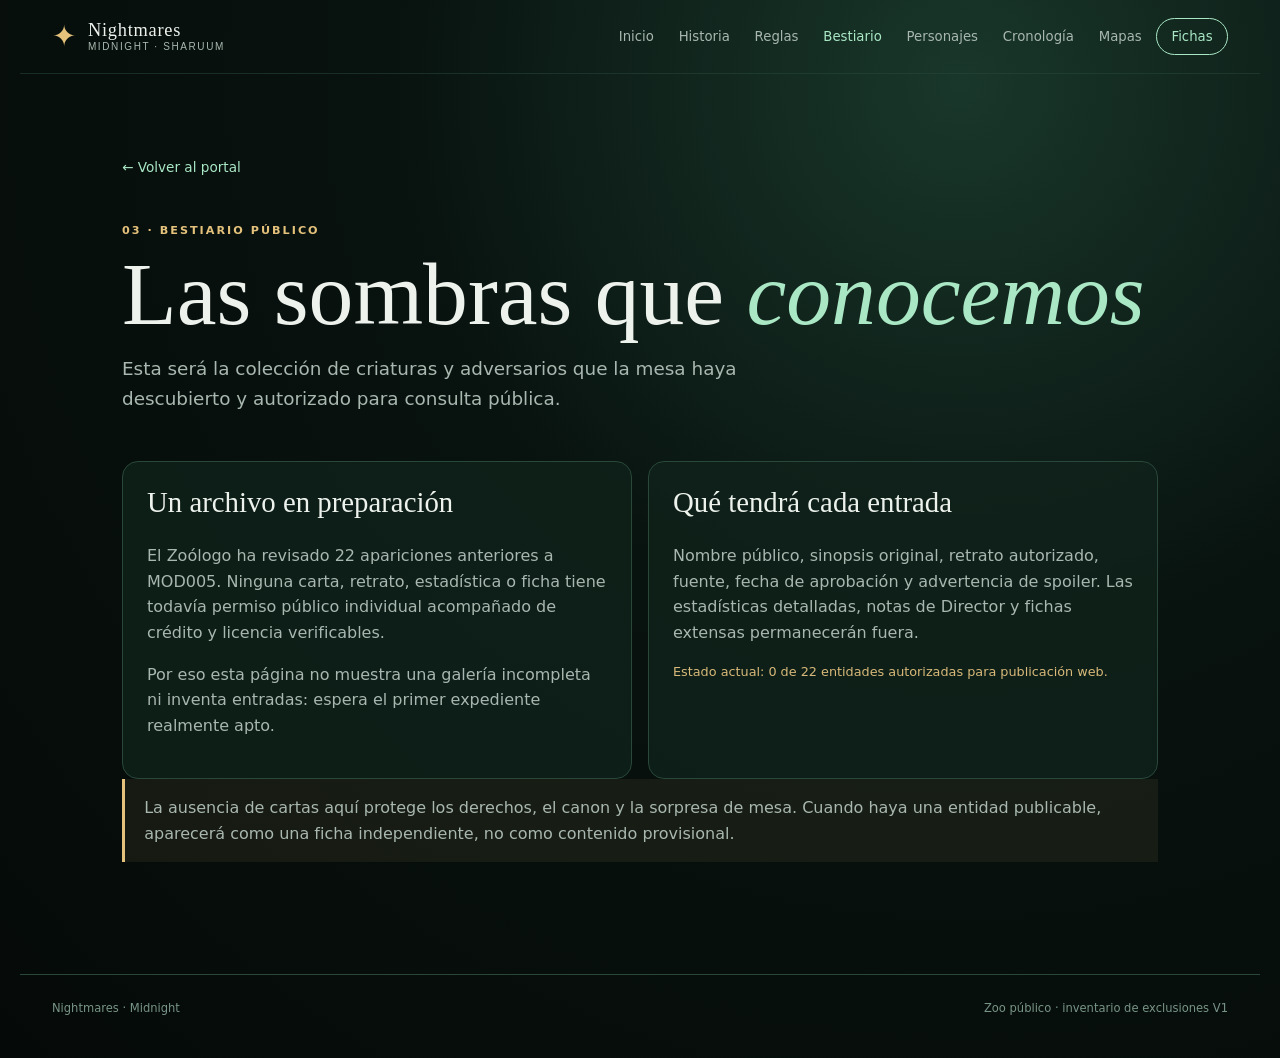
==== bestiario.html @ 04ae1519 "Build clean public Nightmares portal" ====
<!doctype html>
<html lang="es"><head><meta charset="utf-8"><meta name="viewport" content="width=device-width,initial-scale=1"><title>Bestiario · Nightmares</title><link rel="stylesheet" href="styles.css"></head>
<body><header class="site-header"><a class="brand" href="index.html"><span class="sigil">✦</span><span>Nightmares<small>Midnight · Sharuum</small></span></a><nav><a href="index.html">Inicio</a><a href="historia.html">Historia</a><a href="reglas.html">Reglas</a><a class="active" href="bestiario.html">Bestiario</a><a href="personajes.html">Personajes</a><a href="cronologia.html">Cronología</a><a href="mapas.html">Mapas</a><a class="nav-cta" href="fichas.html">Fichas</a></nav></header>
<main class="page"><a class="back" href="index.html">← Volver al portal</a><p class="eyebrow">03 · BESTIARIO PÚBLICO</p><h1>Las sombras que <em>conocemos</em></h1><p class="page-lede">Esta será la colección de criaturas y adversarios que la mesa haya descubierto y autorizado para consulta pública.</p><section class="content-grid"><article class="panel"><h2>Un archivo en preparación</h2><p>El Zoólogo ha revisado 22 apariciones anteriores a MOD005. Ninguna carta, retrato, estadística o ficha tiene todavía permiso público individual acompañado de crédito y licencia verificables.</p><p>Por eso esta página no muestra una galería incompleta ni inventa entradas: espera el primer expediente realmente apto.</p></article><article class="panel"><h2>Qué tendrá cada entrada</h2><p>Nombre público, sinopsis original, retrato autorizado, fuente, fecha de aprobación y advertencia de spoiler. Las estadísticas detalladas, notas de Director y fichas extensas permanecerán fuera.</p><p class="locked">Estado actual: 0 de 22 entidades autorizadas para publicación web.</p></article></section><div class="notice">La ausencia de cartas aquí protege los derechos, el canon y la sorpresa de mesa. Cuando haya una entidad publicable, aparecerá como una ficha independiente, no como contenido provisional.</div></main><footer><span>Nightmares · Midnight</span><span>Zoo público · inventario de exclusiones V1</span></footer></body></html>
---- styles.css ----
:root{--ink:#edf2ed;--muted:#a8b7af;--line:#29483a;--mint:#a9e7c5;--gold:#e5c27c}*{box-sizing:border-box}html{scroll-behavior:smooth}body{margin:0;color:var(--ink);background:radial-gradient(circle at 75% 8%,#19372a,#08120f 42%,#050a08);font:16px/1.6 Inter,system-ui,sans-serif}a{color:inherit;text-decoration:none}.mist{position:fixed;inset:0;pointer-events:none;opacity:.16;background:linear-gradient(115deg,transparent 25%,#8edcb220 50%,transparent 70%);filter:blur(24px)}.site-header{max-width:1240px;margin:auto;padding:1.1rem 2rem;display:flex;align-items:center;justify-content:space-between;border-bottom:1px solid #29483a88;position:relative;z-index:2}.brand{display:flex;align-items:center;gap:.7rem;font:1.15rem Georgia,serif;letter-spacing:.04em}.brand small{display:block;color:var(--muted);font:10px Inter,sans-serif;letter-spacing:.16em;text-transform:uppercase}.sigil{color:var(--gold);font-size:1.8rem}nav{display:flex;gap:.25rem;align-items:center;flex-wrap:wrap;justify-content:flex-end}nav a{padding:.5rem .65rem;color:var(--muted);font-size:.83rem}nav a:hover,nav a.active{color:var(--mint)}.nav-cta{border:1px solid var(--mint);border-radius:999px;color:var(--mint)!important;padding:.45rem .9rem!important}.hero{max-width:1240px;min-height:520px;margin:auto;padding:6.5rem 2rem 5rem;display:grid;grid-template-columns:1.1fr .9fr;align-items:center;gap:2rem}.eyebrow{color:var(--gold);font-size:.7rem;letter-spacing:.18em;font-weight:700}.hero h1{margin:.7rem 0 1.5rem;font:clamp(3.8rem,8vw,7.5rem)/.92 Georgia,serif;letter-spacing:-.06em}.hero h1 em,h2 em{color:var(--mint);font-style:italic}.lede{max-width:580px;color:var(--muted);font-size:1.15rem}.hero-actions{display:flex;gap:.8rem;margin-top:2rem;flex-wrap:wrap}.button{display:inline-flex;align-items:center;gap:.8rem;padding:.75rem 1.15rem;border-radius:999px;font-weight:700;font-size:.9rem}.button.primary{background:var(--mint);color:#092017}.button.ghost{border:1px solid var(--line)}.hero-orbit{height:330px;position:relative;display:grid;place-items:center}.moon{width:170px;height:170px;border-radius:50%;display:grid;place-items:center;color:#0c271c;background:radial-gradient(circle at 35% 30%,#d6f4e5,#6caa8b 55%,#284d3b);box-shadow:0 0 100px #7ce0ad55;font:5rem Georgia}.orbit{position:absolute;border:1px solid #91d7b355;border-radius:50%;transform:rotate(-22deg)}.orbit-a{width:300px;height:105px}.orbit-b{width:330px;height:210px;transform:rotate(35deg)}.star{position:absolute;color:var(--gold);font-size:1.2rem}.s1{top:10%;right:10%}.s2{bottom:15%;left:8%}.s3{top:25%;left:13%}.rail{max-width:1240px;margin:auto;padding:1.2rem 2rem;display:flex;justify-content:space-between;gap:1rem;flex-wrap:wrap;border-top:1px solid var(--line);border-bottom:1px solid var(--line)}.rail p{display:flex;gap:.8rem;margin:0;font-size:.78rem}.rail strong{color:var(--mint);letter-spacing:.1em;font-size:.65rem}.rail span{color:var(--muted)}.section-intro{max-width:760px;margin:0 max(2rem,calc((100% - 1240px)/2));padding:6rem 0 2rem}.section-intro h2,.callout h2{margin:.3rem 0;font:clamp(2rem,4vw,3.4rem) Georgia,serif}.section-intro>p:last-child,.callout p{color:var(--muted)}.card-grid{max-width:1240px;margin:auto;padding:1rem 2rem 6rem;display:grid;grid-template-columns:repeat(3,1fr);gap:1rem}.feature-card{min-height:260px;padding:1.5rem;display:flex;flex-direction:column;position:relative;overflow:hidden;border:1px solid var(--line);border-radius:18px;background:linear-gradient(145deg,#12261d,#0b1712);transition:.25s}.feature-card:hover{transform:translateY(-5px);border-color:var(--mint)}.feature-card:before{content:"";position:absolute;width:160px;height:160px;right:-50px;top:-60px;border-radius:50%;background:#9fe8c018}.card-index{color:var(--gold);font-size:.7rem;letter-spacing:.15em}.feature-card h3{margin:.6rem 0;font:2rem Georgia,serif}.feature-card p{max-width:28ch;margin:0;color:var(--muted)}.card-link{margin-top:auto;color:var(--mint);font-size:.82rem;font-weight:700}.callout{max-width:1240px;margin:0 auto 6rem;padding:2.2rem 2.5rem;display:flex;justify-content:space-between;align-items:center;gap:2rem;border:1px solid #83c7a555;border-radius:20px;background:linear-gradient(100deg,#15382a,#10231b)}.callout p{max-width:650px;margin:.3rem 0 0}footer{max-width:1240px;margin:auto;padding:1.5rem 2rem 2.5rem;display:flex;justify-content:space-between;gap:1rem;flex-wrap:wrap;border-top:1px solid var(--line);color:#789487;font-size:.72rem}.page{max-width:1100px;margin:auto;padding:5rem 2rem 7rem}.page h1{margin:.4rem 0 1rem;font:clamp(3rem,7vw,6rem)/.95 Georgia,serif}.page h1 em{color:var(--mint);font-style:italic}.page-lede{max-width:700px;color:var(--muted);font-size:1.15rem}.content-grid{display:grid;grid-template-columns:repeat(2,1fr);gap:1rem;margin-top:3rem}.panel{padding:1.5rem;border:1px solid var(--line);border-radius:16px;background:#10221bcc}.panel h2{margin-top:0;font:1.8rem Georgia,serif}.panel p,.panel li{color:var(--muted)}.panel strong{color:var(--mint)}.timeline{border-left:1px solid var(--mint);padding-left:1.4rem;margin:3rem 0}.event{position:relative;margin:0 0 2rem}.event:before{content:"";position:absolute;width:9px;height:9px;border-radius:50%;background:var(--gold);left:-1.72rem;top:.55rem}.event time{color:var(--gold);font-size:.78rem;letter-spacing:.12em}.notice{padding:1rem 1.2rem;border-left:3px solid var(--gold);background:#e5c27c12;color:var(--muted)}.source{font-size:.8rem;color:#8ea99b}.source a{color:var(--mint);text-decoration:underline}.table-wrap{overflow:auto}.data-table{width:100%;border-collapse:collapse}.data-table th,.data-table td{text-align:left;padding:.75rem;border-bottom:1px solid var(--line)}.data-table th{color:var(--gold);font-size:.75rem;letter-spacing:.1em;text-transform:uppercase}.locked{color:#d8b979!important;font-size:.8rem}.back{display:inline-block;margin-bottom:2rem;color:var(--mint);font-size:.85rem}@media(max-width:900px){.site-header{align-items:flex-start;gap:1rem;flex-direction:column}.hero{grid-template-columns:1fr;padding-top:4rem}.hero-orbit{height:230px}.card-grid,.content-grid{grid-template-columns:repeat(2,1fr)}}@media(max-width:600px){.hero,.site-header,.rail{padding-left:1.2rem;padding-right:1.2rem}.card-grid,.content-grid{grid-template-columns:1fr;padding-left:1.2rem;padding-right:1.2rem}.callout{margin-left:1.2rem;margin-right:1.2rem;padding:1.5rem;align-items:flex-start;flex-direction:column}.section-intro{margin-left:1.2rem;padding-right:1.2rem}nav{justify-content:flex-start}}
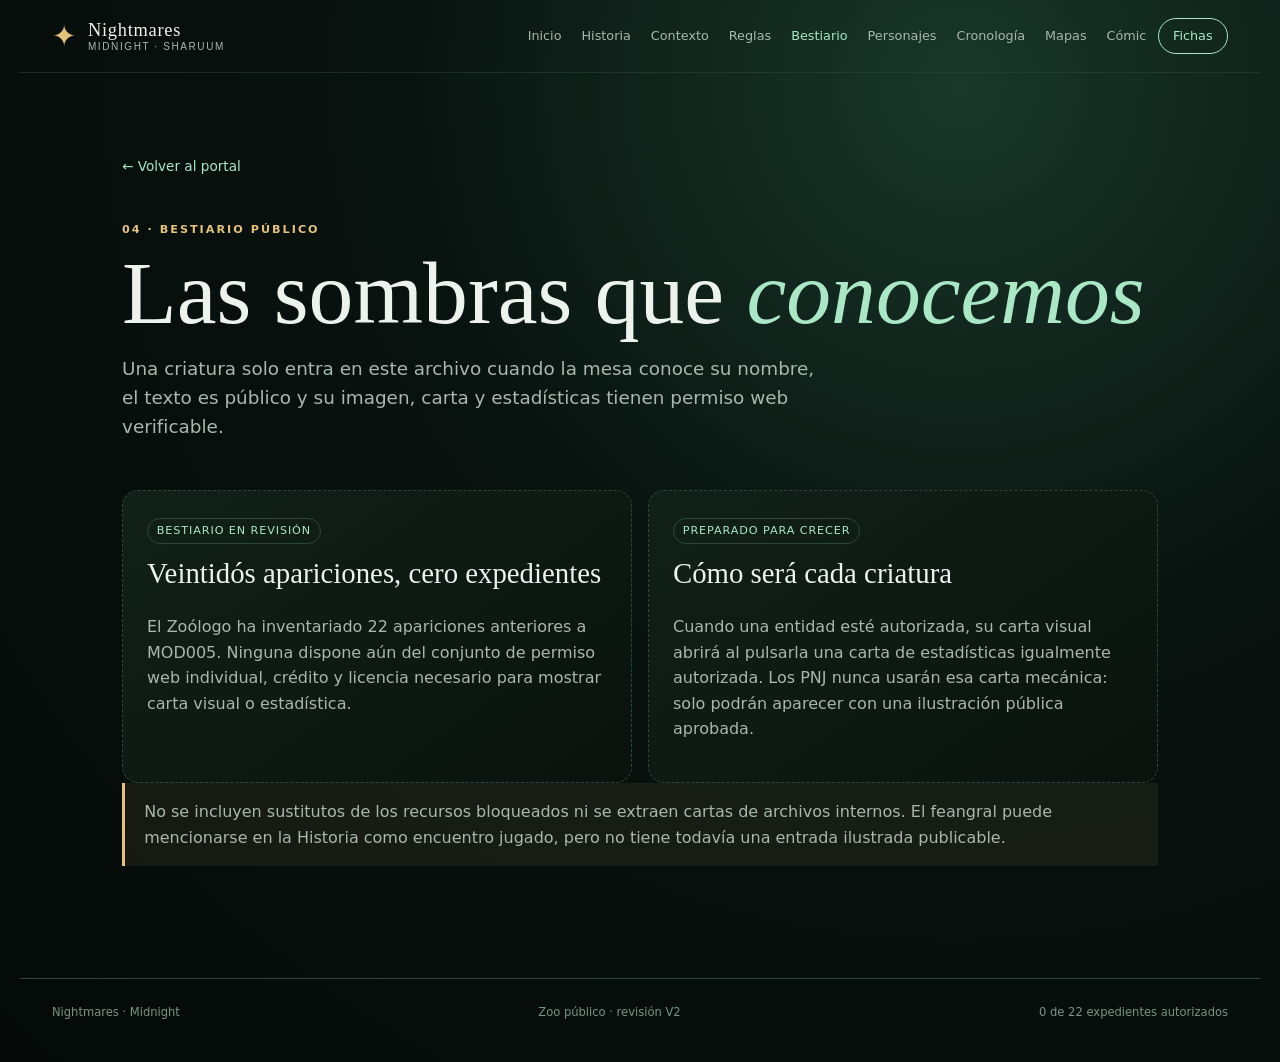
==== commit 8d372b35: "Actualizar portal Nightmares con contenido público V2" ====
--- a/bestiario.html
+++ b/bestiario.html
@@ -1,4 +1,4 @@
 <!doctype html>
-<html lang="es"><head><meta charset="utf-8"><meta name="viewport" content="width=device-width,initial-scale=1"><title>Bestiario · Nightmares</title><link rel="stylesheet" href="styles.css"></head>
-<body><header class="site-header"><a class="brand" href="index.html"><span class="sigil">✦</span><span>Nightmares<small>Midnight · Sharuum</small></span></a><nav><a href="index.html">Inicio</a><a href="historia.html">Historia</a><a href="reglas.html">Reglas</a><a class="active" href="bestiario.html">Bestiario</a><a href="personajes.html">Personajes</a><a href="cronologia.html">Cronología</a><a href="mapas.html">Mapas</a><a class="nav-cta" href="fichas.html">Fichas</a></nav></header>
-<main class="page"><a class="back" href="index.html">← Volver al portal</a><p class="eyebrow">03 · BESTIARIO PÚBLICO</p><h1>Las sombras que <em>conocemos</em></h1><p class="page-lede">Esta será la colección de criaturas y adversarios que la mesa haya descubierto y autorizado para consulta pública.</p><section class="content-grid"><article class="panel"><h2>Un archivo en preparación</h2><p>El Zoólogo ha revisado 22 apariciones anteriores a MOD005. Ninguna carta, retrato, estadística o ficha tiene todavía permiso público individual acompañado de crédito y licencia verificables.</p><p>Por eso esta página no muestra una galería incompleta ni inventa entradas: espera el primer expediente realmente apto.</p></article><article class="panel"><h2>Qué tendrá cada entrada</h2><p>Nombre público, sinopsis original, retrato autorizado, fuente, fecha de aprobación y advertencia de spoiler. Las estadísticas detalladas, notas de Director y fichas extensas permanecerán fuera.</p><p class="locked">Estado actual: 0 de 22 entidades autorizadas para publicación web.</p></article></section><div class="notice">La ausencia de cartas aquí protege los derechos, el canon y la sorpresa de mesa. Cuando haya una entidad publicable, aparecerá como una ficha independiente, no como contenido provisional.</div></main><footer><span>Nightmares · Midnight</span><span>Zoo público · inventario de exclusiones V1</span></footer></body></html>
+<html lang="es"><head><meta charset="utf-8"><meta name="viewport" content="width=device-width,initial-scale=1"><meta name="description" content="Bestiario público de Midnight Nightmares"><title>Bestiario · Nightmares</title><link rel="stylesheet" href="styles.css"><link rel="stylesheet" href="responsive.css"></head>
+<body><header class="site-header"><a class="brand" href="index.html"><span class="sigil">✦</span><span>Nightmares<small>Midnight · Sharuum</small></span></a><nav><a href="index.html">Inicio</a><a href="historia.html">Historia</a><a href="contexto.html">Contexto</a><a href="reglas.html">Reglas</a><a class="active" href="bestiario.html">Bestiario</a><a href="personajes.html">Personajes</a><a href="cronologia.html">Cronología</a><a href="mapas.html">Mapas</a><a href="comic.html">Cómic</a><a class="nav-cta" href="fichas.html">Fichas</a></nav></header>
+<main class="page"><a class="back" href="index.html">← Volver al portal</a><p class="eyebrow">04 · BESTIARIO PÚBLICO</p><h1>Las sombras que <em>conocemos</em></h1><p class="page-lede">Una criatura solo entra en este archivo cuando la mesa conoce su nombre, el texto es público y su imagen, carta y estadísticas tienen permiso web verificable.</p><section class="content-grid"><article class="panel empty-card"><span class="status">BESTIARIO EN REVISIÓN</span><h2>Veintidós apariciones, cero expedientes</h2><p>El Zoólogo ha inventariado 22 apariciones anteriores a MOD005. Ninguna dispone aún del conjunto de permiso web individual, crédito y licencia necesario para mostrar carta visual o estadística.</p></article><article class="panel empty-card"><span class="status">PREPARADO PARA CRECER</span><h2>Cómo será cada criatura</h2><p>Cuando una entidad esté autorizada, su carta visual abrirá al pulsarla una carta de estadísticas igualmente autorizada. Los PNJ nunca usarán esa carta mecánica: solo podrán aparecer con una ilustración pública aprobada.</p></article></section><div class="notice">No se incluyen sustitutos de los recursos bloqueados ni se extraen cartas de archivos internos. El feangral puede mencionarse en la Historia como encuentro jugado, pero no tiene todavía una entrada ilustrada publicable.</div></main><footer><span>Nightmares · Midnight</span><span>Zoo público · revisión V2</span><span>0 de 22 expedientes autorizados</span></footer></body></html>
--- a/styles.css
+++ b/styles.css
@@ -1 +1 @@
-:root{--ink:#edf2ed;--muted:#a8b7af;--line:#29483a;--mint:#a9e7c5;--gold:#e5c27c}*{box-sizing:border-box}html{scroll-behavior:smooth}body{margin:0;color:var(--ink);background:radial-gradient(circle at 75% 8%,#19372a,#08120f 42%,#050a08);font:16px/1.6 Inter,system-ui,sans-serif}a{color:inherit;text-decoration:none}.mist{position:fixed;inset:0;pointer-events:none;opacity:.16;background:linear-gradient(115deg,transparent 25%,#8edcb220 50%,transparent 70%);filter:blur(24px)}.site-header{max-width:1240px;margin:auto;padding:1.1rem 2rem;display:flex;align-items:center;justify-content:space-between;border-bottom:1px solid #29483a88;position:relative;z-index:2}.brand{display:flex;align-items:center;gap:.7rem;font:1.15rem Georgia,serif;letter-spacing:.04em}.brand small{display:block;color:var(--muted);font:10px Inter,sans-serif;letter-spacing:.16em;text-transform:uppercase}.sigil{color:var(--gold);font-size:1.8rem}nav{display:flex;gap:.25rem;align-items:center;flex-wrap:wrap;justify-content:flex-end}nav a{padding:.5rem .65rem;color:var(--muted);font-size:.83rem}nav a:hover,nav a.active{color:var(--mint)}.nav-cta{border:1px solid var(--mint);border-radius:999px;color:var(--mint)!important;padding:.45rem .9rem!important}.hero{max-width:1240px;min-height:520px;margin:auto;padding:6.5rem 2rem 5rem;display:grid;grid-template-columns:1.1fr .9fr;align-items:center;gap:2rem}.eyebrow{color:var(--gold);font-size:.7rem;letter-spacing:.18em;font-weight:700}.hero h1{margin:.7rem 0 1.5rem;font:clamp(3.8rem,8vw,7.5rem)/.92 Georgia,serif;letter-spacing:-.06em}.hero h1 em,h2 em{color:var(--mint);font-style:italic}.lede{max-width:580px;color:var(--muted);font-size:1.15rem}.hero-actions{display:flex;gap:.8rem;margin-top:2rem;flex-wrap:wrap}.button{display:inline-flex;align-items:center;gap:.8rem;padding:.75rem 1.15rem;border-radius:999px;font-weight:700;font-size:.9rem}.button.primary{background:var(--mint);color:#092017}.button.ghost{border:1px solid var(--line)}.hero-orbit{height:330px;position:relative;display:grid;place-items:center}.moon{width:170px;height:170px;border-radius:50%;display:grid;place-items:center;color:#0c271c;background:radial-gradient(circle at 35% 30%,#d6f4e5,#6caa8b 55%,#284d3b);box-shadow:0 0 100px #7ce0ad55;font:5rem Georgia}.orbit{position:absolute;border:1px solid #91d7b355;border-radius:50%;transform:rotate(-22deg)}.orbit-a{width:300px;height:105px}.orbit-b{width:330px;height:210px;transform:rotate(35deg)}.star{position:absolute;color:var(--gold);font-size:1.2rem}.s1{top:10%;right:10%}.s2{bottom:15%;left:8%}.s3{top:25%;left:13%}.rail{max-width:1240px;margin:auto;padding:1.2rem 2rem;display:flex;justify-content:space-between;gap:1rem;flex-wrap:wrap;border-top:1px solid var(--line);border-bottom:1px solid var(--line)}.rail p{display:flex;gap:.8rem;margin:0;font-size:.78rem}.rail strong{color:var(--mint);letter-spacing:.1em;font-size:.65rem}.rail span{color:var(--muted)}.section-intro{max-width:760px;margin:0 max(2rem,calc((100% - 1240px)/2));padding:6rem 0 2rem}.section-intro h2,.callout h2{margin:.3rem 0;font:clamp(2rem,4vw,3.4rem) Georgia,serif}.section-intro>p:last-child,.callout p{color:var(--muted)}.card-grid{max-width:1240px;margin:auto;padding:1rem 2rem 6rem;display:grid;grid-template-columns:repeat(3,1fr);gap:1rem}.feature-card{min-height:260px;padding:1.5rem;display:flex;flex-direction:column;position:relative;overflow:hidden;border:1px solid var(--line);border-radius:18px;background:linear-gradient(145deg,#12261d,#0b1712);transition:.25s}.feature-card:hover{transform:translateY(-5px);border-color:var(--mint)}.feature-card:before{content:"";position:absolute;width:160px;height:160px;right:-50px;top:-60px;border-radius:50%;background:#9fe8c018}.card-index{color:var(--gold);font-size:.7rem;letter-spacing:.15em}.feature-card h3{margin:.6rem 0;font:2rem Georgia,serif}.feature-card p{max-width:28ch;margin:0;color:var(--muted)}.card-link{margin-top:auto;color:var(--mint);font-size:.82rem;font-weight:700}.callout{max-width:1240px;margin:0 auto 6rem;padding:2.2rem 2.5rem;display:flex;justify-content:space-between;align-items:center;gap:2rem;border:1px solid #83c7a555;border-radius:20px;background:linear-gradient(100deg,#15382a,#10231b)}.callout p{max-width:650px;margin:.3rem 0 0}footer{max-width:1240px;margin:auto;padding:1.5rem 2rem 2.5rem;display:flex;justify-content:space-between;gap:1rem;flex-wrap:wrap;border-top:1px solid var(--line);color:#789487;font-size:.72rem}.page{max-width:1100px;margin:auto;padding:5rem 2rem 7rem}.page h1{margin:.4rem 0 1rem;font:clamp(3rem,7vw,6rem)/.95 Georgia,serif}.page h1 em{color:var(--mint);font-style:italic}.page-lede{max-width:700px;color:var(--muted);font-size:1.15rem}.content-grid{display:grid;grid-template-columns:repeat(2,1fr);gap:1rem;margin-top:3rem}.panel{padding:1.5rem;border:1px solid var(--line);border-radius:16px;background:#10221bcc}.panel h2{margin-top:0;font:1.8rem Georgia,serif}.panel p,.panel li{color:var(--muted)}.panel strong{color:var(--mint)}.timeline{border-left:1px solid var(--mint);padding-left:1.4rem;margin:3rem 0}.event{position:relative;margin:0 0 2rem}.event:before{content:"";position:absolute;width:9px;height:9px;border-radius:50%;background:var(--gold);left:-1.72rem;top:.55rem}.event time{color:var(--gold);font-size:.78rem;letter-spacing:.12em}.notice{padding:1rem 1.2rem;border-left:3px solid var(--gold);background:#e5c27c12;color:var(--muted)}.source{font-size:.8rem;color:#8ea99b}.source a{color:var(--mint);text-decoration:underline}.table-wrap{overflow:auto}.data-table{width:100%;border-collapse:collapse}.data-table th,.data-table td{text-align:left;padding:.75rem;border-bottom:1px solid var(--line)}.data-table th{color:var(--gold);font-size:.75rem;letter-spacing:.1em;text-transform:uppercase}.locked{color:#d8b979!important;font-size:.8rem}.back{display:inline-block;margin-bottom:2rem;color:var(--mint);font-size:.85rem}@media(max-width:900px){.site-header{align-items:flex-start;gap:1rem;flex-direction:column}.hero{grid-template-columns:1fr;padding-top:4rem}.hero-orbit{height:230px}.card-grid,.content-grid{grid-template-columns:repeat(2,1fr)}}@media(max-width:600px){.hero,.site-header,.rail{padding-left:1.2rem;padding-right:1.2rem}.card-grid,.content-grid{grid-template-columns:1fr;padding-left:1.2rem;padding-right:1.2rem}.callout{margin-left:1.2rem;margin-right:1.2rem;padding:1.5rem;align-items:flex-start;flex-direction:column}.section-intro{margin-left:1.2rem;padding-right:1.2rem}nav{justify-content:flex-start}}
+:root{--ink:#edf2ed;--muted:#a8b7af;--line:#29483a;--mint:#a9e7c5;--gold:#e5c27c}*{box-sizing:border-box}html{scroll-behavior:smooth}body{margin:0;color:var(--ink);background:radial-gradient(circle at 75% 8%,#19372a,#08120f 42%,#050a08);font:16px/1.6 Inter,system-ui,sans-serif}a{color:inherit;text-decoration:none}.mist{position:fixed;inset:0;pointer-events:none;opacity:.16;background:linear-gradient(115deg,transparent 25%,#8edcb220 50%,transparent 70%);filter:blur(24px)}.site-header{max-width:1240px;margin:auto;padding:1.1rem 2rem;display:flex;align-items:center;justify-content:space-between;border-bottom:1px solid #29483a88;position:relative;z-index:2}.brand{display:flex;align-items:center;gap:.7rem;font:1.15rem Georgia,serif;letter-spacing:.04em}.brand small{display:block;color:var(--muted);font:10px Inter,sans-serif;letter-spacing:.16em;text-transform:uppercase}.sigil{color:var(--gold);font-size:1.8rem}nav{display:flex;gap:.15rem;align-items:center;flex-wrap:wrap;justify-content:flex-end}nav a{padding:.5rem .55rem;color:var(--muted);font-size:.8rem}nav a:hover,nav a.active{color:var(--mint)}.nav-cta{border:1px solid var(--mint);border-radius:999px;color:var(--mint)!important;padding:.45rem .9rem!important}.hero{max-width:1240px;min-height:520px;margin:auto;padding:6.5rem 2rem 5rem;display:grid;grid-template-columns:1.1fr .9fr;align-items:center;gap:2rem}.eyebrow{color:var(--gold);font-size:.7rem;letter-spacing:.18em;font-weight:700}.hero h1{margin:.7rem 0 1.5rem;font:clamp(3.8rem,8vw,7.5rem)/.92 Georgia,serif;letter-spacing:-.06em}.hero h1 em,h2 em{color:var(--mint);font-style:italic}.lede{max-width:580px;color:var(--muted);font-size:1.15rem}.hero-actions{display:flex;gap:.8rem;margin-top:2rem;flex-wrap:wrap}.button{display:inline-flex;align-items:center;gap:.8rem;padding:.75rem 1.15rem;border-radius:999px;font-weight:700;font-size:.9rem}.button.primary{background:var(--mint);color:#092017}.button.ghost{border:1px solid var(--line)}.hero-orbit{height:330px;position:relative;display:grid;place-items:center}.moon{width:170px;height:170px;border-radius:50%;display:grid;place-items:center;color:#0c271c;background:radial-gradient(circle at 35% 30%,#d6f4e5,#6caa8b 55%,#284d3b);box-shadow:0 0 100px #7ce0ad55;font:5rem Georgia}.orbit{position:absolute;border:1px solid #91d7b355;border-radius:50%;transform:rotate(-22deg)}.orbit-a{width:300px;height:105px}.orbit-b{width:330px;height:210px;transform:rotate(35deg)}.star{position:absolute;color:var(--gold);font-size:1.2rem}.s1{top:10%;right:10%}.s2{bottom:15%;left:8%}.s3{top:25%;left:13%}.rail{max-width:1240px;margin:auto;padding:1.2rem 2rem;display:flex;justify-content:space-between;gap:1rem;flex-wrap:wrap;border-top:1px solid var(--line);border-bottom:1px solid var(--line)}.rail p{display:flex;gap:.8rem;margin:0;font-size:.78rem}.rail strong{color:var(--mint);letter-spacing:.1em;font-size:.65rem}.rail span{color:var(--muted)}.section-intro{max-width:760px;margin:0 max(2rem,calc((100% - 1240px)/2));padding:6rem 0 2rem}.section-intro h2,.callout h2{margin:.3rem 0;font:clamp(2rem,4vw,3.4rem) Georgia,serif}.section-intro>p:last-child,.callout p{color:var(--muted)}.card-grid{max-width:1240px;margin:auto;padding:1rem 2rem 6rem;display:grid;grid-template-columns:repeat(3,1fr);gap:1rem}.feature-card{min-height:260px;padding:1.5rem;display:flex;flex-direction:column;position:relative;overflow:hidden;border:1px solid var(--line);border-radius:18px;background:linear-gradient(145deg,#12261d,#0b1712);transition:.25s}.feature-card:hover{transform:translateY(-5px);border-color:var(--mint)}.feature-card:before{content:"";position:absolute;width:160px;height:160px;right:-50px;top:-60px;border-radius:50%;background:#9fe8c018}.card-index{color:var(--gold);font-size:.7rem;letter-spacing:.15em}.feature-card h3{margin:.6rem 0;font:2rem Georgia,serif}.feature-card p{max-width:28ch;margin:0;color:var(--muted)}.card-link{margin-top:auto;color:var(--mint);font-size:.82rem;font-weight:700}.callout{max-width:1240px;margin:0 auto 6rem;padding:2.2rem 2.5rem;display:flex;justify-content:space-between;align-items:center;gap:2rem;border:1px solid #83c7a555;border-radius:20px;background:linear-gradient(100deg,#15382a,#10231b)}.callout p{max-width:650px;margin:.3rem 0 0}footer{max-width:1240px;margin:auto;padding:1.5rem 2rem 2.5rem;display:flex;justify-content:space-between;gap:1rem;flex-wrap:wrap;border-top:1px solid var(--line);color:#789487;font-size:.72rem}.page{max-width:1100px;margin:auto;padding:5rem 2rem 7rem}.page h1{margin:.4rem 0 1rem;font:clamp(3rem,7vw,6rem)/.95 Georgia,serif}.page h1 em{color:var(--mint);font-style:italic}.page-lede{max-width:700px;color:var(--muted);font-size:1.15rem}.content-grid{display:grid;grid-template-columns:repeat(2,1fr);gap:1rem;margin-top:3rem}.panel{padding:1.5rem;border:1px solid var(--line);border-radius:16px;background:#10221bcc}.panel h2{margin-top:0;font:1.8rem Georgia,serif}.panel p,.panel li{color:var(--muted)}.panel strong{color:var(--mint)}.timeline{border-left:1px solid var(--mint);padding-left:1.4rem;margin:3rem 0}.event{position:relative;margin:0 0 2rem}.event:before{content:"";position:absolute;width:9px;height:9px;border-radius:50%;background:var(--gold);left:-1.72rem;top:.55rem}.event time{color:var(--gold);font-size:.78rem;letter-spacing:.12em}.notice{padding:1rem 1.2rem;border-left:3px solid var(--gold);background:#e5c27c12;color:var(--muted)}.source{font-size:.8rem;color:#8ea99b}.source a{color:var(--mint);text-decoration:underline}.table-wrap{overflow:auto}.data-table{width:100%;border-collapse:collapse}.data-table th,.data-table td{text-align:left;padding:.75rem;border-bottom:1px solid var(--line)}.data-table th{color:var(--gold);font-size:.75rem;letter-spacing:.1em;text-transform:uppercase}.locked{color:#d8b979!important;font-size:.8rem}.back{display:inline-block;margin-bottom:2rem;color:var(--mint);font-size:.85rem}details{margin-top:1rem;border:1px solid #9a805244;border-radius:10px;background:#0b1712}summary{padding:.7rem .9rem;color:var(--gold);cursor:pointer;font-weight:700;font-size:.86rem}details p{padding:0 .9rem .9rem;margin:.2rem 0}details[open]{border-color:#b89b645f}.status{display:inline-block;margin:.2rem 0 .8rem;padding:.2rem .55rem;border:1px solid var(--line);border-radius:999px;color:var(--mint);font-size:.7rem;letter-spacing:.08em}.empty-card{border-style:dashed;background:linear-gradient(145deg,#112118,#0a120e)}@media(max-width:900px){.site-header{align-items:flex-start;gap:1rem;flex-direction:column}.hero{grid-template-columns:1fr;padding-top:4rem}.hero-orbit{height:230px}.card-grid,.content-grid{grid-template-columns:repeat(2,1fr)}}@media(max-width:600px){.hero,.site-header,.rail{padding-left:1.2rem;padding-right:1.2rem}.card-grid,.content-grid{grid-template-columns:1fr;padding-left:1.2rem;padding-right:1.2rem}.callout{margin-left:1.2rem;margin-right:1.2rem;padding:1.5rem;align-items:flex-start;flex-direction:column}.section-intro{margin-left:1.2rem;padding-right:1.2rem}nav{justify-content:flex-start}}
--- a/responsive.css
+++ b/responsive.css
@@ -0,0 +1 @@
+.source a{overflow-wrap:anywhere;word-break:break-word}@media(max-width:360px){.hero-orbit{width:100%;overflow:hidden}.orbit-a{width:250px}.orbit-b{width:270px}.moon{width:140px;height:140px;font-size:4rem}}
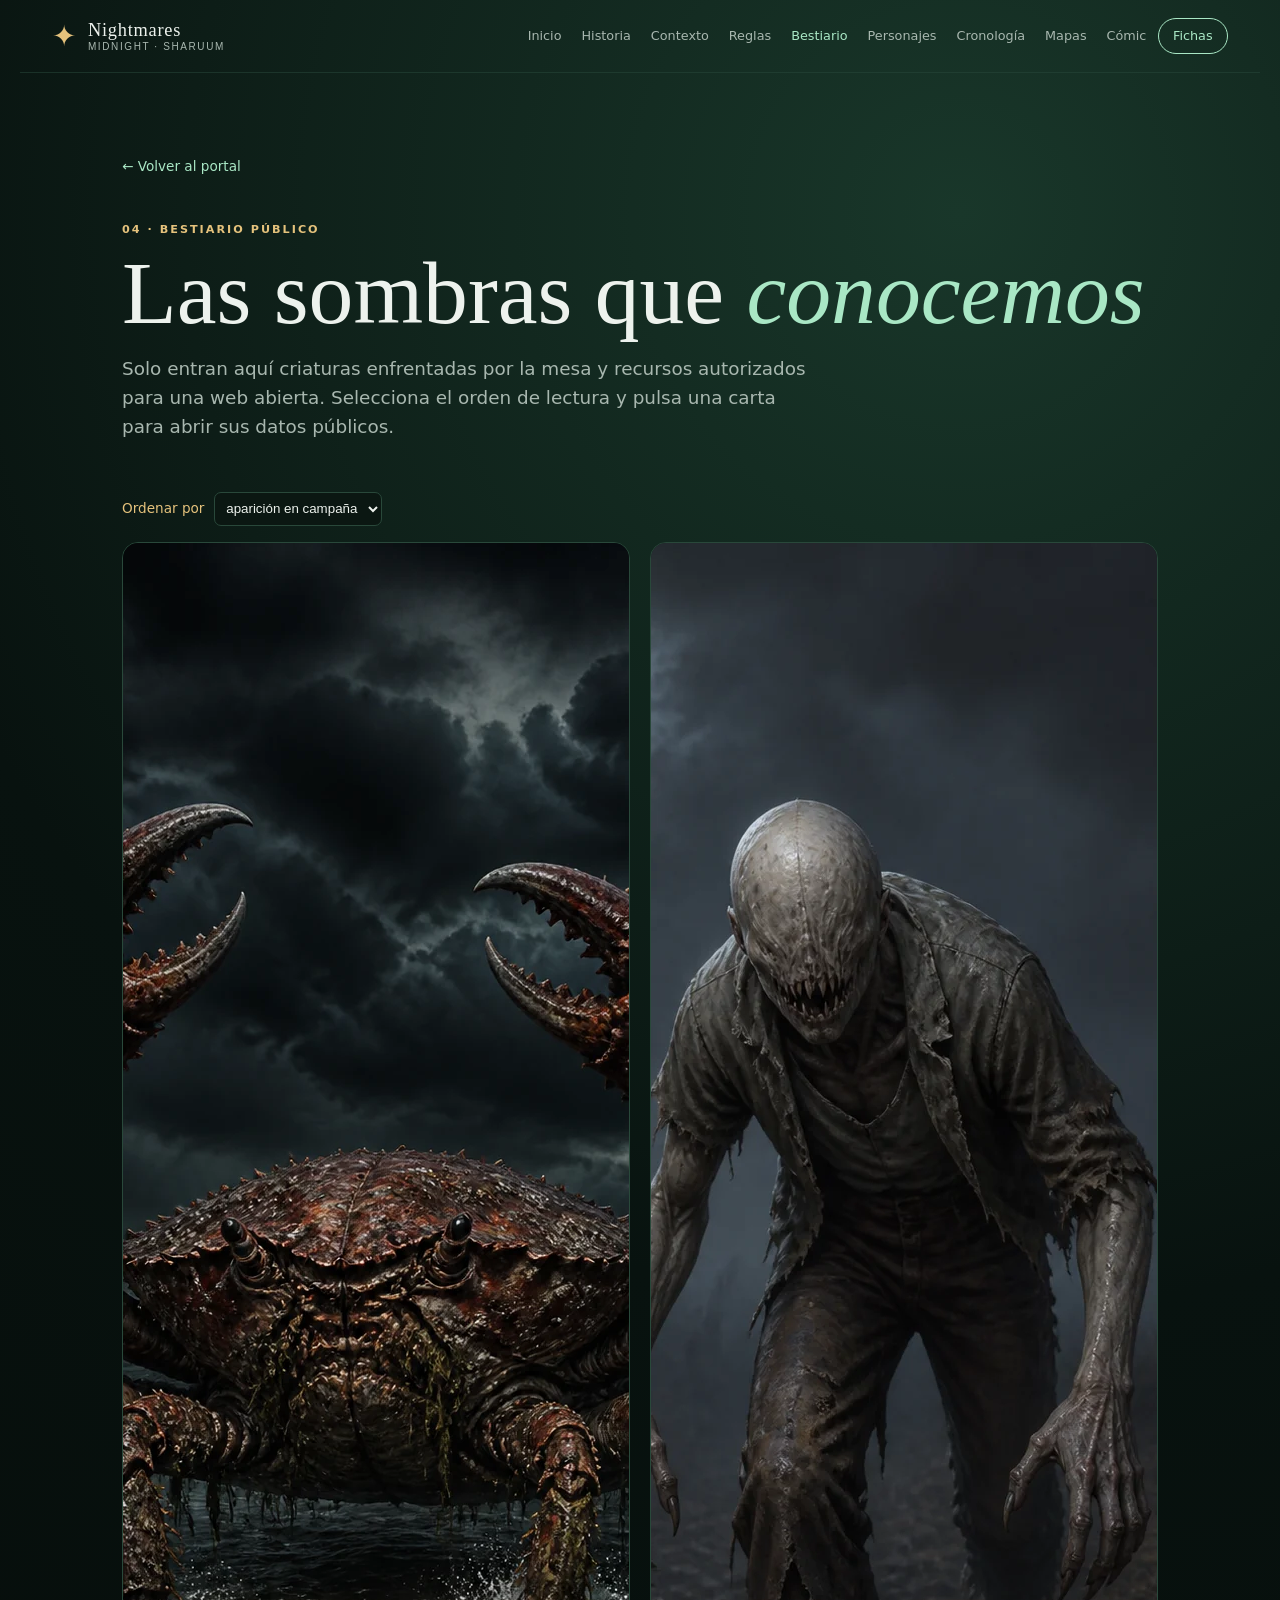
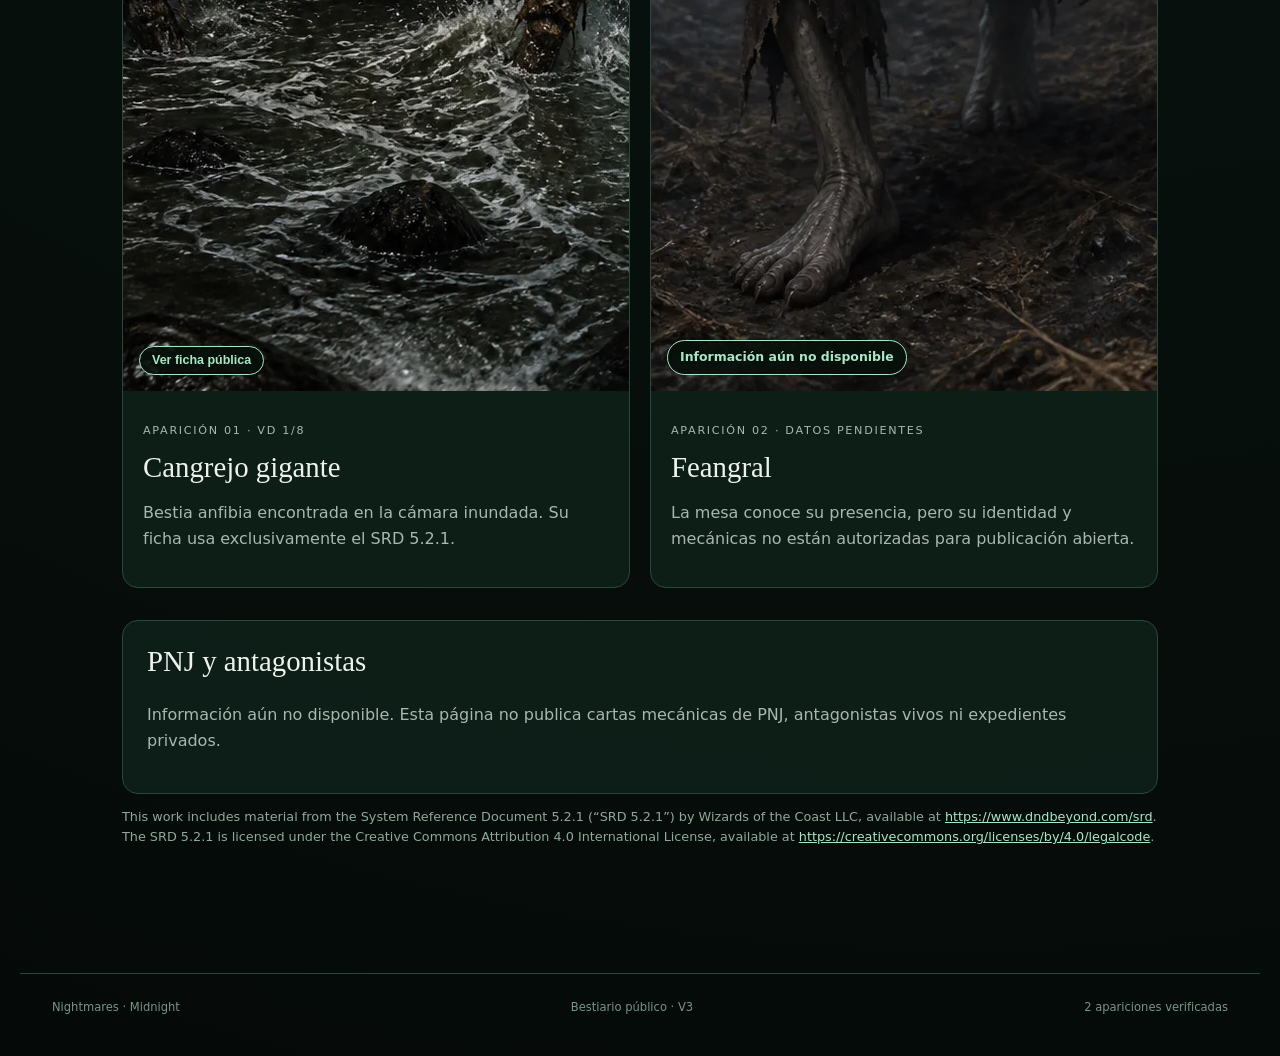
==== commit ca8aa1c5: "Ampliar contenido público Nightmares V3" ====
--- a/bestiario.html
+++ b/bestiario.html
@@ -1,4 +1,6 @@
 <!doctype html>
-<html lang="es"><head><meta charset="utf-8"><meta name="viewport" content="width=device-width,initial-scale=1"><meta name="description" content="Bestiario público de Midnight Nightmares"><title>Bestiario · Nightmares</title><link rel="stylesheet" href="styles.css"><link rel="stylesheet" href="responsive.css"></head>
+<html lang="es"><head><meta charset="utf-8"><meta name="viewport" content="width=device-width,initial-scale=1"><meta name="description" content="Bestiario público de Midnight Nightmares"><title>Bestiario · Nightmares</title><link rel="stylesheet" href="styles.css"><link rel="stylesheet" href="responsive.css"><link rel="stylesheet" href="v3.css"></head>
 <body><header class="site-header"><a class="brand" href="index.html"><span class="sigil">✦</span><span>Nightmares<small>Midnight · Sharuum</small></span></a><nav><a href="index.html">Inicio</a><a href="historia.html">Historia</a><a href="contexto.html">Contexto</a><a href="reglas.html">Reglas</a><a class="active" href="bestiario.html">Bestiario</a><a href="personajes.html">Personajes</a><a href="cronologia.html">Cronología</a><a href="mapas.html">Mapas</a><a href="comic.html">Cómic</a><a class="nav-cta" href="fichas.html">Fichas</a></nav></header>
-<main class="page"><a class="back" href="index.html">← Volver al portal</a><p class="eyebrow">04 · BESTIARIO PÚBLICO</p><h1>Las sombras que <em>conocemos</em></h1><p class="page-lede">Una criatura solo entra en este archivo cuando la mesa conoce su nombre, el texto es público y su imagen, carta y estadísticas tienen permiso web verificable.</p><section class="content-grid"><article class="panel empty-card"><span class="status">BESTIARIO EN REVISIÓN</span><h2>Veintidós apariciones, cero expedientes</h2><p>El Zoólogo ha inventariado 22 apariciones anteriores a MOD005. Ninguna dispone aún del conjunto de permiso web individual, crédito y licencia necesario para mostrar carta visual o estadística.</p></article><article class="panel empty-card"><span class="status">PREPARADO PARA CRECER</span><h2>Cómo será cada criatura</h2><p>Cuando una entidad esté autorizada, su carta visual abrirá al pulsarla una carta de estadísticas igualmente autorizada. Los PNJ nunca usarán esa carta mecánica: solo podrán aparecer con una ilustración pública aprobada.</p></article></section><div class="notice">No se incluyen sustitutos de los recursos bloqueados ni se extraen cartas de archivos internos. El feangral puede mencionarse en la Historia como encuentro jugado, pero no tiene todavía una entrada ilustrada publicable.</div></main><footer><span>Nightmares · Midnight</span><span>Zoo público · revisión V2</span><span>0 de 22 expedientes autorizados</span></footer></body></html>
+<main class="page"><a class="back" href="index.html">← Volver al portal</a><p class="eyebrow">04 · BESTIARIO PÚBLICO</p><h1>Las sombras que <em>conocemos</em></h1><p class="page-lede">Solo entran aquí criaturas enfrentadas por la mesa y recursos autorizados para una web abierta. Selecciona el orden de lectura y pulsa una carta para abrir sus datos públicos.</p><label class="sort-control" for="bestiary-sort">Ordenar por <select id="bestiary-sort"><option value="appearance">aparición en campaña</option><option value="alpha">nombre</option><option value="cr">VD</option></select></label><section id="bestiary-grid" class="bestiary-grid"><article class="creature-card" data-name="Cangrejo gigante" data-appearance="1" data-cr="0.125"><button class="art-button" type="button" aria-haspopup="dialog" aria-controls="giant-crab-dialog"><img src="assets/bestiary/cangrejo-gigante.webp" alt="Ilustración original de un cangrejo gigante de caparazón oscuro entre agua embravecida." width="1086" height="1448"><span>Ver ficha pública</span></button><div class="creature-copy"><p class="card-index">APARICIÓN 01 · VD 1/8</p><h2>Cangrejo gigante</h2><p>Bestia anfibia encontrada en la cámara inundada. Su ficha usa exclusivamente el SRD 5.2.1.</p></div></article><article class="creature-card" data-name="Feangral" data-appearance="2" data-cr="999"><div class="art-frame"><img src="assets/bestiary/feangral.webp" alt="Ilustración original de un Feangral como amenaza surgida de aguas sombrías." width="1086" height="1448"><span>Información aún no disponible</span></div><div class="creature-copy"><p class="card-index">APARICIÓN 02 · DATOS PENDIENTES</p><h2>Feangral</h2><p>La mesa conoce su presencia, pero su identidad y mecánicas no están autorizadas para publicación abierta.</p></div></article></section><section class="panel bestiary-note"><h2>PNJ y antagonistas</h2><p>Información aún no disponible. Esta página no publica cartas mecánicas de PNJ, antagonistas vivos ni expedientes privados.</p></section><p class="source">This work includes material from the System Reference Document 5.2.1 (“SRD 5.2.1”) by Wizards of the Coast LLC, available at <a href="https://www.dndbeyond.com/srd">https://www.dndbeyond.com/srd</a>. The SRD 5.2.1 is licensed under the Creative Commons Attribution 4.0 International License, available at <a href="https://creativecommons.org/licenses/by/4.0/legalcode">https://creativecommons.org/licenses/by/4.0/legalcode</a>.</p></main>
+<dialog id="giant-crab-dialog" class="stat-dialog" aria-labelledby="giant-crab-title"><button class="dialog-close" type="button" aria-label="Cerrar ficha">×</button><p class="eyebrow">SRD 5.2.1 · CC BY 4.0</p><h2 id="giant-crab-title">Cangrejo gigante</h2><p><em>Bestia Mediana, sin alineamiento</em></p><div class="stat-lines"><p><strong>CA</strong> 15 · <strong>PG</strong> 13 (3d8) · <strong>Velocidad</strong> 9 m, nado 9 m</p><p><strong>FUE</strong> 13 (+1) · <strong>DES</strong> 13 (+1) · <strong>CON</strong> 11 (+0) · <strong>INT</strong> 1 (−5) · <strong>SAB</strong> 9 (−1) · <strong>CAR</strong> 3 (−4)</p><p><strong>Habilidades</strong> Sigilo +3 · <strong>Sentidos</strong> visión ciega 9 m, Percepción pasiva 9 · <strong>VD</strong> 1/8 (25 PX)</p><p><strong>Anfibio.</strong> El cangrejo puede respirar tanto dentro como fuera del agua.</p><p><strong>Pinza.</strong> Ataque cuerpo a cuerpo +3, alcance 1,5 m; impacto: 4 (1d6 + 1) de daño contundente. Si el objetivo es Mediano o más pequeño, queda agarrado (CD 11 para escapar) por una de las dos pinzas.</p></div></dialog>
+<script>const grid=document.getElementById('bestiary-grid'),select=document.getElementById('bestiary-sort'),dialog=document.getElementById('giant-crab-dialog');select.addEventListener('change',()=>{const cards=[...grid.children];cards.sort((a,b)=>select.value==='alpha'?a.dataset.name.localeCompare(b.dataset.name,'es'):select.value==='cr'?Number(a.dataset.cr)-Number(b.dataset.cr):Number(a.dataset.appearance)-Number(b.dataset.appearance));cards.forEach(card=>grid.append(card))});document.querySelector('.art-button').addEventListener('click',()=>dialog.showModal());dialog.querySelector('.dialog-close').addEventListener('click',()=>dialog.close());dialog.addEventListener('click',e=>{if(e.target===dialog)dialog.close()});</script><footer><span>Nightmares · Midnight</span><span>Bestiario público · V3</span><span>2 apariciones verificadas</span></footer></body></html>
--- a/v3.css
+++ b/v3.css
@@ -0,0 +1 @@
+.story-prologue,.story-flow{display:grid;grid-template-columns:repeat(2,1fr);gap:1rem;margin:3rem 0}.organisation{margin-top:3rem}.org-chart{display:grid;grid-template-columns:repeat(3,1fr);gap:.65rem;margin:1.25rem 0}.org-chart div{padding:.7rem;border:1px solid #3c6651;border-radius:9px;color:var(--mint);background:#0b1712;text-align:center;font-size:.85rem}.sort-control{display:inline-flex;gap:.6rem;align-items:center;margin-top:2rem;color:var(--gold);font-size:.85rem}.sort-control select{background:#0b1712;color:var(--ink);border:1px solid var(--line);border-radius:7px;padding:.45rem}.bestiary-grid{display:grid;grid-template-columns:repeat(2,minmax(0,1fr));gap:1.25rem;margin-top:1rem}.creature-card{overflow:hidden;border:1px solid var(--line);border-radius:16px;background:#10221bcc}.art-button,.art-frame{position:relative;display:block;width:100%;padding:0;border:0;background:#07100c;text-align:left;color:var(--ink)}.art-button{cursor:pointer}.art-button img,.art-frame img{display:block;width:100%;aspect-ratio:3/4;object-fit:cover}.art-button span,.art-frame span{position:absolute;left:1rem;bottom:1rem;padding:.4rem .75rem;background:#07100ce6;border:1px solid var(--mint);border-radius:999px;color:var(--mint);font-size:.78rem;font-weight:700}.art-button:hover span,.art-button:focus-visible span{background:var(--mint);color:#092017}.creature-copy{padding:1.25rem}.creature-copy h2{margin:.25rem 0;font:1.8rem Georgia,serif}.creature-copy p{color:var(--muted)}.bestiary-note{margin-top:2rem}.stat-dialog{max-width:700px;width:calc(100% - 2rem);color:var(--ink);border:1px solid var(--gold);border-radius:16px;background:#10221b;box-shadow:0 20px 90px #000;padding:2rem}.stat-dialog::backdrop{background:#000b}.stat-dialog h2{font:2.4rem Georgia,serif;margin:.2rem 0}.dialog-close{float:right;background:none;border:0;color:var(--mint);font-size:2rem;cursor:pointer}.stat-lines{border-top:1px solid var(--line);margin-top:1rem}.stat-lines p{color:var(--muted)}.stat-lines strong{color:var(--mint)}@media(max-width:900px){.story-prologue,.story-flow{grid-template-columns:repeat(2,1fr)}}@media(max-width:600px){.story-prologue,.story-flow,.bestiary-grid{grid-template-columns:1fr}.org-chart{grid-template-columns:1fr}}
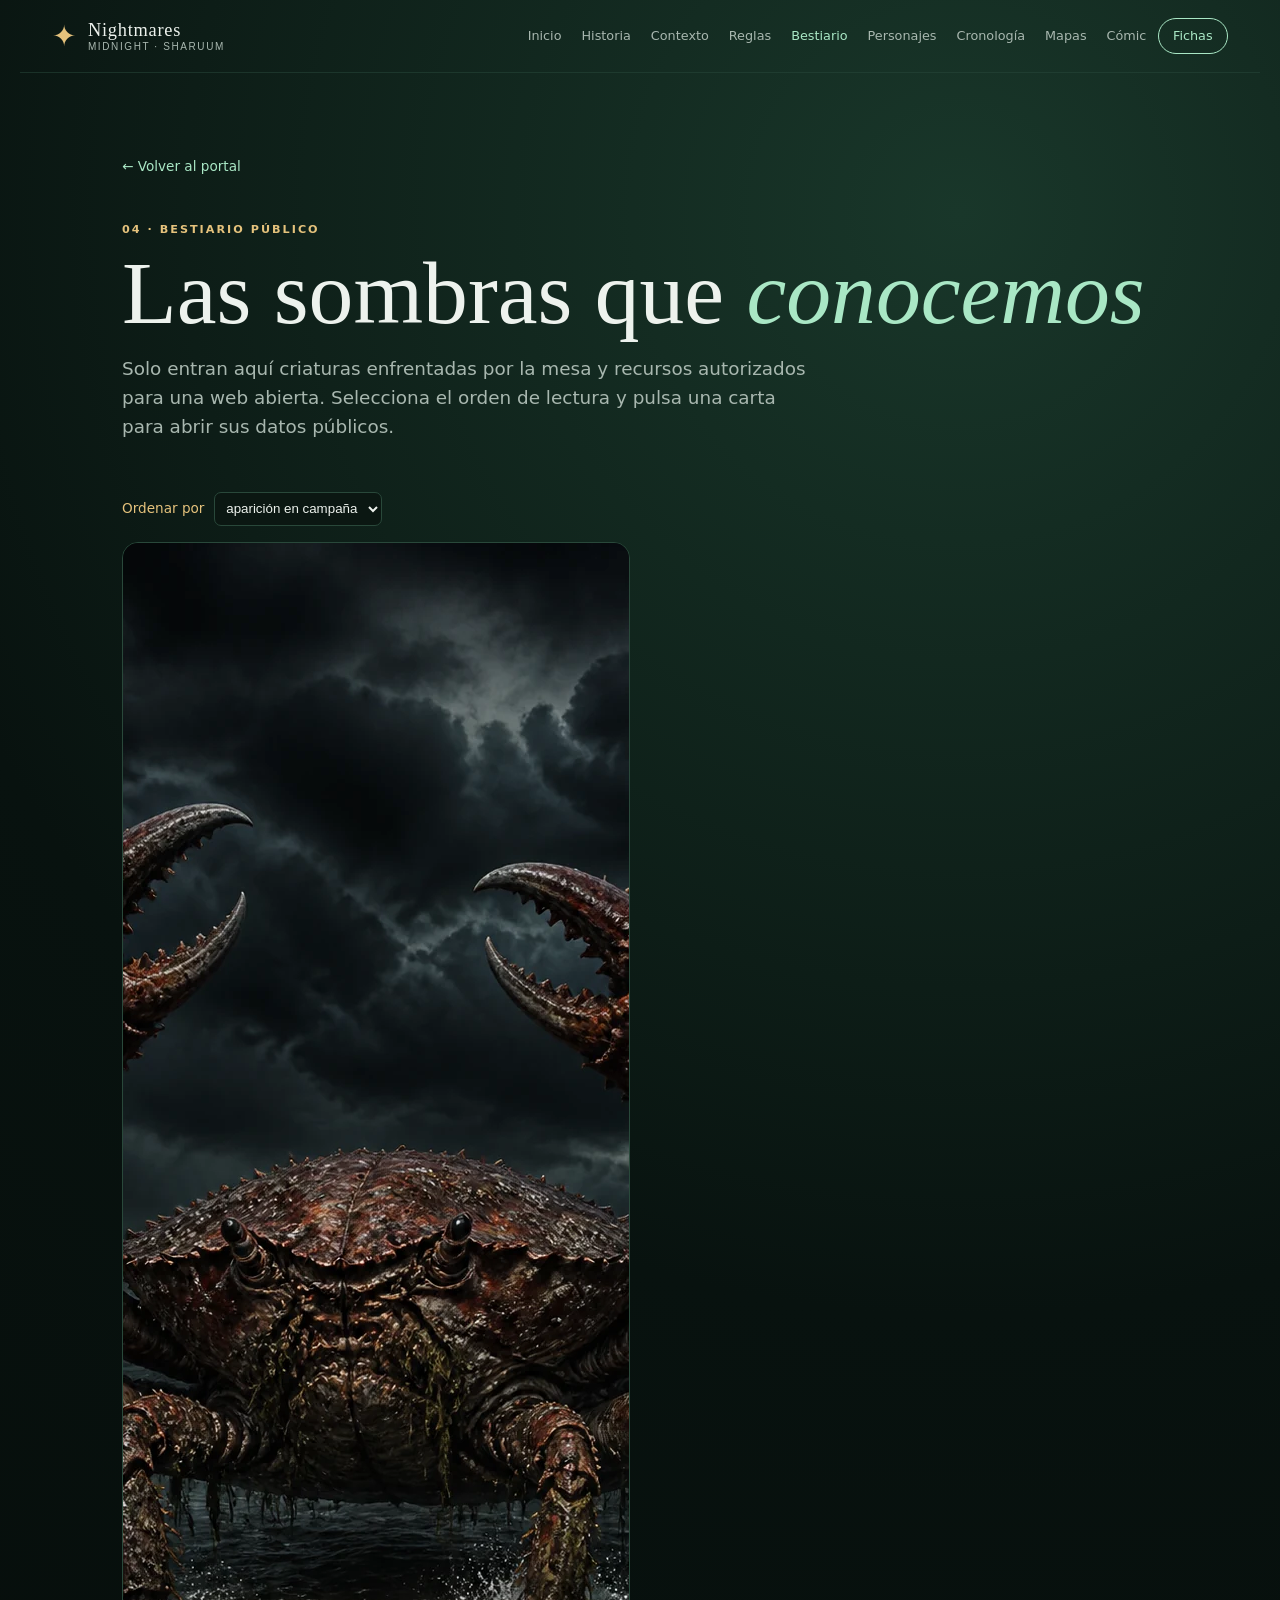
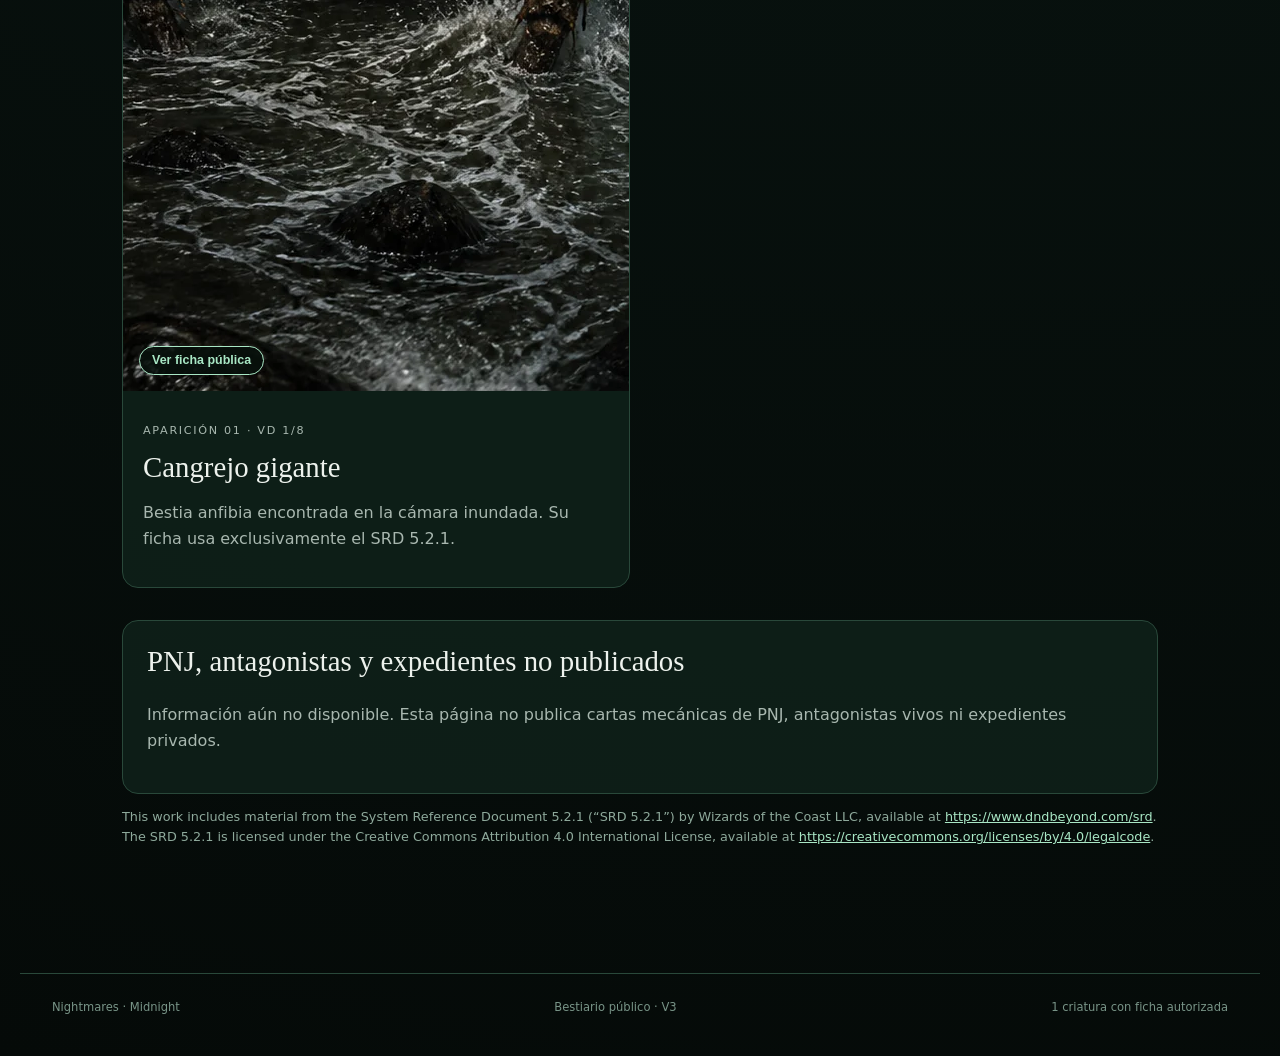
==== commit 042f7fc0: "Corregir visibilidad y bestiario público V3" ====
--- a/bestiario.html
+++ b/bestiario.html
@@ -1,6 +1,6 @@
 <!doctype html>
 <html lang="es"><head><meta charset="utf-8"><meta name="viewport" content="width=device-width,initial-scale=1"><meta name="description" content="Bestiario público de Midnight Nightmares"><title>Bestiario · Nightmares</title><link rel="stylesheet" href="styles.css"><link rel="stylesheet" href="responsive.css"><link rel="stylesheet" href="v3.css"></head>
 <body><header class="site-header"><a class="brand" href="index.html"><span class="sigil">✦</span><span>Nightmares<small>Midnight · Sharuum</small></span></a><nav><a href="index.html">Inicio</a><a href="historia.html">Historia</a><a href="contexto.html">Contexto</a><a href="reglas.html">Reglas</a><a class="active" href="bestiario.html">Bestiario</a><a href="personajes.html">Personajes</a><a href="cronologia.html">Cronología</a><a href="mapas.html">Mapas</a><a href="comic.html">Cómic</a><a class="nav-cta" href="fichas.html">Fichas</a></nav></header>
-<main class="page"><a class="back" href="index.html">← Volver al portal</a><p class="eyebrow">04 · BESTIARIO PÚBLICO</p><h1>Las sombras que <em>conocemos</em></h1><p class="page-lede">Solo entran aquí criaturas enfrentadas por la mesa y recursos autorizados para una web abierta. Selecciona el orden de lectura y pulsa una carta para abrir sus datos públicos.</p><label class="sort-control" for="bestiary-sort">Ordenar por <select id="bestiary-sort"><option value="appearance">aparición en campaña</option><option value="alpha">nombre</option><option value="cr">VD</option></select></label><section id="bestiary-grid" class="bestiary-grid"><article class="creature-card" data-name="Cangrejo gigante" data-appearance="1" data-cr="0.125"><button class="art-button" type="button" aria-haspopup="dialog" aria-controls="giant-crab-dialog"><img src="assets/bestiary/cangrejo-gigante.webp" alt="Ilustración original de un cangrejo gigante de caparazón oscuro entre agua embravecida." width="1086" height="1448"><span>Ver ficha pública</span></button><div class="creature-copy"><p class="card-index">APARICIÓN 01 · VD 1/8</p><h2>Cangrejo gigante</h2><p>Bestia anfibia encontrada en la cámara inundada. Su ficha usa exclusivamente el SRD 5.2.1.</p></div></article><article class="creature-card" data-name="Feangral" data-appearance="2" data-cr="999"><div class="art-frame"><img src="assets/bestiary/feangral.webp" alt="Ilustración original de un Feangral como amenaza surgida de aguas sombrías." width="1086" height="1448"><span>Información aún no disponible</span></div><div class="creature-copy"><p class="card-index">APARICIÓN 02 · DATOS PENDIENTES</p><h2>Feangral</h2><p>La mesa conoce su presencia, pero su identidad y mecánicas no están autorizadas para publicación abierta.</p></div></article></section><section class="panel bestiary-note"><h2>PNJ y antagonistas</h2><p>Información aún no disponible. Esta página no publica cartas mecánicas de PNJ, antagonistas vivos ni expedientes privados.</p></section><p class="source">This work includes material from the System Reference Document 5.2.1 (“SRD 5.2.1”) by Wizards of the Coast LLC, available at <a href="https://www.dndbeyond.com/srd">https://www.dndbeyond.com/srd</a>. The SRD 5.2.1 is licensed under the Creative Commons Attribution 4.0 International License, available at <a href="https://creativecommons.org/licenses/by/4.0/legalcode">https://creativecommons.org/licenses/by/4.0/legalcode</a>.</p></main>
+<main class="page"><a class="back" href="index.html">← Volver al portal</a><p class="eyebrow">04 · BESTIARIO PÚBLICO</p><h1>Las sombras que <em>conocemos</em></h1><p class="page-lede">Solo entran aquí criaturas enfrentadas por la mesa y recursos autorizados para una web abierta. Selecciona el orden de lectura y pulsa una carta para abrir sus datos públicos.</p><label class="sort-control" for="bestiary-sort">Ordenar por <select id="bestiary-sort"><option value="appearance">aparición en campaña</option><option value="alpha">nombre</option><option value="cr">VD</option></select></label><section id="bestiary-grid" class="bestiary-grid"><article class="creature-card" data-name="Cangrejo gigante" data-appearance="1" data-cr="0.125"><button class="art-button" type="button" aria-haspopup="dialog" aria-controls="giant-crab-dialog"><img src="assets/bestiary/cangrejo-gigante.webp" alt="Ilustración original de un cangrejo gigante de caparazón oscuro entre agua embravecida." width="1086" height="1448"><span>Ver ficha pública</span></button><div class="creature-copy"><p class="card-index">APARICIÓN 01 · VD 1/8</p><h2>Cangrejo gigante</h2><p>Bestia anfibia encontrada en la cámara inundada. Su ficha usa exclusivamente el SRD 5.2.1.</p></div></article></section><section class="panel bestiary-note"><h2>PNJ, antagonistas y expedientes no publicados</h2><p>Información aún no disponible. Esta página no publica cartas mecánicas de PNJ, antagonistas vivos ni expedientes privados.</p></section><p class="source">This work includes material from the System Reference Document 5.2.1 (“SRD 5.2.1”) by Wizards of the Coast LLC, available at <a href="https://www.dndbeyond.com/srd">https://www.dndbeyond.com/srd</a>. The SRD 5.2.1 is licensed under the Creative Commons Attribution 4.0 International License, available at <a href="https://creativecommons.org/licenses/by/4.0/legalcode">https://creativecommons.org/licenses/by/4.0/legalcode</a>.</p></main>
 <dialog id="giant-crab-dialog" class="stat-dialog" aria-labelledby="giant-crab-title"><button class="dialog-close" type="button" aria-label="Cerrar ficha">×</button><p class="eyebrow">SRD 5.2.1 · CC BY 4.0</p><h2 id="giant-crab-title">Cangrejo gigante</h2><p><em>Bestia Mediana, sin alineamiento</em></p><div class="stat-lines"><p><strong>CA</strong> 15 · <strong>PG</strong> 13 (3d8) · <strong>Velocidad</strong> 9 m, nado 9 m</p><p><strong>FUE</strong> 13 (+1) · <strong>DES</strong> 13 (+1) · <strong>CON</strong> 11 (+0) · <strong>INT</strong> 1 (−5) · <strong>SAB</strong> 9 (−1) · <strong>CAR</strong> 3 (−4)</p><p><strong>Habilidades</strong> Sigilo +3 · <strong>Sentidos</strong> visión ciega 9 m, Percepción pasiva 9 · <strong>VD</strong> 1/8 (25 PX)</p><p><strong>Anfibio.</strong> El cangrejo puede respirar tanto dentro como fuera del agua.</p><p><strong>Pinza.</strong> Ataque cuerpo a cuerpo +3, alcance 1,5 m; impacto: 4 (1d6 + 1) de daño contundente. Si el objetivo es Mediano o más pequeño, queda agarrado (CD 11 para escapar) por una de las dos pinzas.</p></div></dialog>
-<script>const grid=document.getElementById('bestiary-grid'),select=document.getElementById('bestiary-sort'),dialog=document.getElementById('giant-crab-dialog');select.addEventListener('change',()=>{const cards=[...grid.children];cards.sort((a,b)=>select.value==='alpha'?a.dataset.name.localeCompare(b.dataset.name,'es'):select.value==='cr'?Number(a.dataset.cr)-Number(b.dataset.cr):Number(a.dataset.appearance)-Number(b.dataset.appearance));cards.forEach(card=>grid.append(card))});document.querySelector('.art-button').addEventListener('click',()=>dialog.showModal());dialog.querySelector('.dialog-close').addEventListener('click',()=>dialog.close());dialog.addEventListener('click',e=>{if(e.target===dialog)dialog.close()});</script><footer><span>Nightmares · Midnight</span><span>Bestiario público · V3</span><span>2 apariciones verificadas</span></footer></body></html>
+<script>const grid=document.getElementById('bestiary-grid'),select=document.getElementById('bestiary-sort'),dialog=document.getElementById('giant-crab-dialog');select.addEventListener('change',()=>{const cards=[...grid.children];cards.sort((a,b)=>select.value==='alpha'?a.dataset.name.localeCompare(b.dataset.name,'es'):select.value==='cr'?Number(a.dataset.cr)-Number(b.dataset.cr):Number(a.dataset.appearance)-Number(b.dataset.appearance));cards.forEach(card=>grid.append(card))});document.querySelector('.art-button').addEventListener('click',()=>dialog.showModal());dialog.querySelector('.dialog-close').addEventListener('click',()=>dialog.close());dialog.addEventListener('click',e=>{if(e.target===dialog)dialog.close()});</script><footer><span>Nightmares · Midnight</span><span>Bestiario público · V3</span><span>1 criatura con ficha autorizada</span></footer></body></html>
--- a/v3.css
+++ b/v3.css
@@ -1 +1 @@
-.story-prologue,.story-flow{display:grid;grid-template-columns:repeat(2,1fr);gap:1rem;margin:3rem 0}.organisation{margin-top:3rem}.org-chart{display:grid;grid-template-columns:repeat(3,1fr);gap:.65rem;margin:1.25rem 0}.org-chart div{padding:.7rem;border:1px solid #3c6651;border-radius:9px;color:var(--mint);background:#0b1712;text-align:center;font-size:.85rem}.sort-control{display:inline-flex;gap:.6rem;align-items:center;margin-top:2rem;color:var(--gold);font-size:.85rem}.sort-control select{background:#0b1712;color:var(--ink);border:1px solid var(--line);border-radius:7px;padding:.45rem}.bestiary-grid{display:grid;grid-template-columns:repeat(2,minmax(0,1fr));gap:1.25rem;margin-top:1rem}.creature-card{overflow:hidden;border:1px solid var(--line);border-radius:16px;background:#10221bcc}.art-button,.art-frame{position:relative;display:block;width:100%;padding:0;border:0;background:#07100c;text-align:left;color:var(--ink)}.art-button{cursor:pointer}.art-button img,.art-frame img{display:block;width:100%;aspect-ratio:3/4;object-fit:cover}.art-button span,.art-frame span{position:absolute;left:1rem;bottom:1rem;padding:.4rem .75rem;background:#07100ce6;border:1px solid var(--mint);border-radius:999px;color:var(--mint);font-size:.78rem;font-weight:700}.art-button:hover span,.art-button:focus-visible span{background:var(--mint);color:#092017}.creature-copy{padding:1.25rem}.creature-copy h2{margin:.25rem 0;font:1.8rem Georgia,serif}.creature-copy p{color:var(--muted)}.bestiary-note{margin-top:2rem}.stat-dialog{max-width:700px;width:calc(100% - 2rem);color:var(--ink);border:1px solid var(--gold);border-radius:16px;background:#10221b;box-shadow:0 20px 90px #000;padding:2rem}.stat-dialog::backdrop{background:#000b}.stat-dialog h2{font:2.4rem Georgia,serif;margin:.2rem 0}.dialog-close{float:right;background:none;border:0;color:var(--mint);font-size:2rem;cursor:pointer}.stat-lines{border-top:1px solid var(--line);margin-top:1rem}.stat-lines p{color:var(--muted)}.stat-lines strong{color:var(--mint)}@media(max-width:900px){.story-prologue,.story-flow{grid-template-columns:repeat(2,1fr)}}@media(max-width:600px){.story-prologue,.story-flow,.bestiary-grid{grid-template-columns:1fr}.org-chart{grid-template-columns:1fr}}
+.hero-orbit{overflow:hidden}.story-prologue,.story-flow{display:grid;grid-template-columns:repeat(2,1fr);gap:1rem;margin:3rem 0}.organisation{margin-top:3rem}.org-chart{display:grid;grid-template-columns:repeat(3,1fr);gap:.65rem;margin:1.25rem 0}.org-chart div{padding:.7rem;border:1px solid #3c6651;border-radius:9px;color:var(--mint);background:#0b1712;text-align:center;font-size:.85rem}.sort-control{display:inline-flex;gap:.6rem;align-items:center;margin-top:2rem;color:var(--gold);font-size:.85rem}.sort-control select{background:#0b1712;color:var(--ink);border:1px solid var(--line);border-radius:7px;padding:.45rem}.bestiary-grid{display:grid;grid-template-columns:repeat(2,minmax(0,1fr));gap:1.25rem;margin-top:1rem}.creature-card{overflow:hidden;border:1px solid var(--line);border-radius:16px;background:#10221bcc}.art-button,.art-frame{position:relative;display:block;width:100%;padding:0;border:0;background:#07100c;text-align:left;color:var(--ink)}.art-button{cursor:pointer}.art-button img,.art-frame img{display:block;width:100%;aspect-ratio:3/4;object-fit:cover}.art-button span,.art-frame span{position:absolute;left:1rem;bottom:1rem;padding:.4rem .75rem;background:#07100ce6;border:1px solid var(--mint);border-radius:999px;color:var(--mint);font-size:.78rem;font-weight:700}.art-button:hover span,.art-button:focus-visible span{background:var(--mint);color:#092017}.creature-copy{padding:1.25rem}.creature-copy h2{margin:.25rem 0;font:1.8rem Georgia,serif}.creature-copy p{color:var(--muted)}.bestiary-note{margin-top:2rem}.stat-dialog{max-width:700px;width:calc(100% - 2rem);color:var(--ink);border:1px solid var(--gold);border-radius:16px;background:#10221b;box-shadow:0 20px 90px #000;padding:2rem}.stat-dialog::backdrop{background:#000b}.stat-dialog h2{font:2.4rem Georgia,serif;margin:.2rem 0}.dialog-close{float:right;background:none;border:0;color:var(--mint);font-size:2rem;cursor:pointer}.stat-lines{border-top:1px solid var(--line);margin-top:1rem}.stat-lines p{color:var(--muted)}.stat-lines strong{color:var(--mint)}@media(max-width:900px){.story-prologue,.story-flow{grid-template-columns:repeat(2,1fr)}}@media(max-width:600px){.story-prologue,.story-flow,.bestiary-grid{grid-template-columns:1fr}.org-chart{grid-template-columns:1fr}}
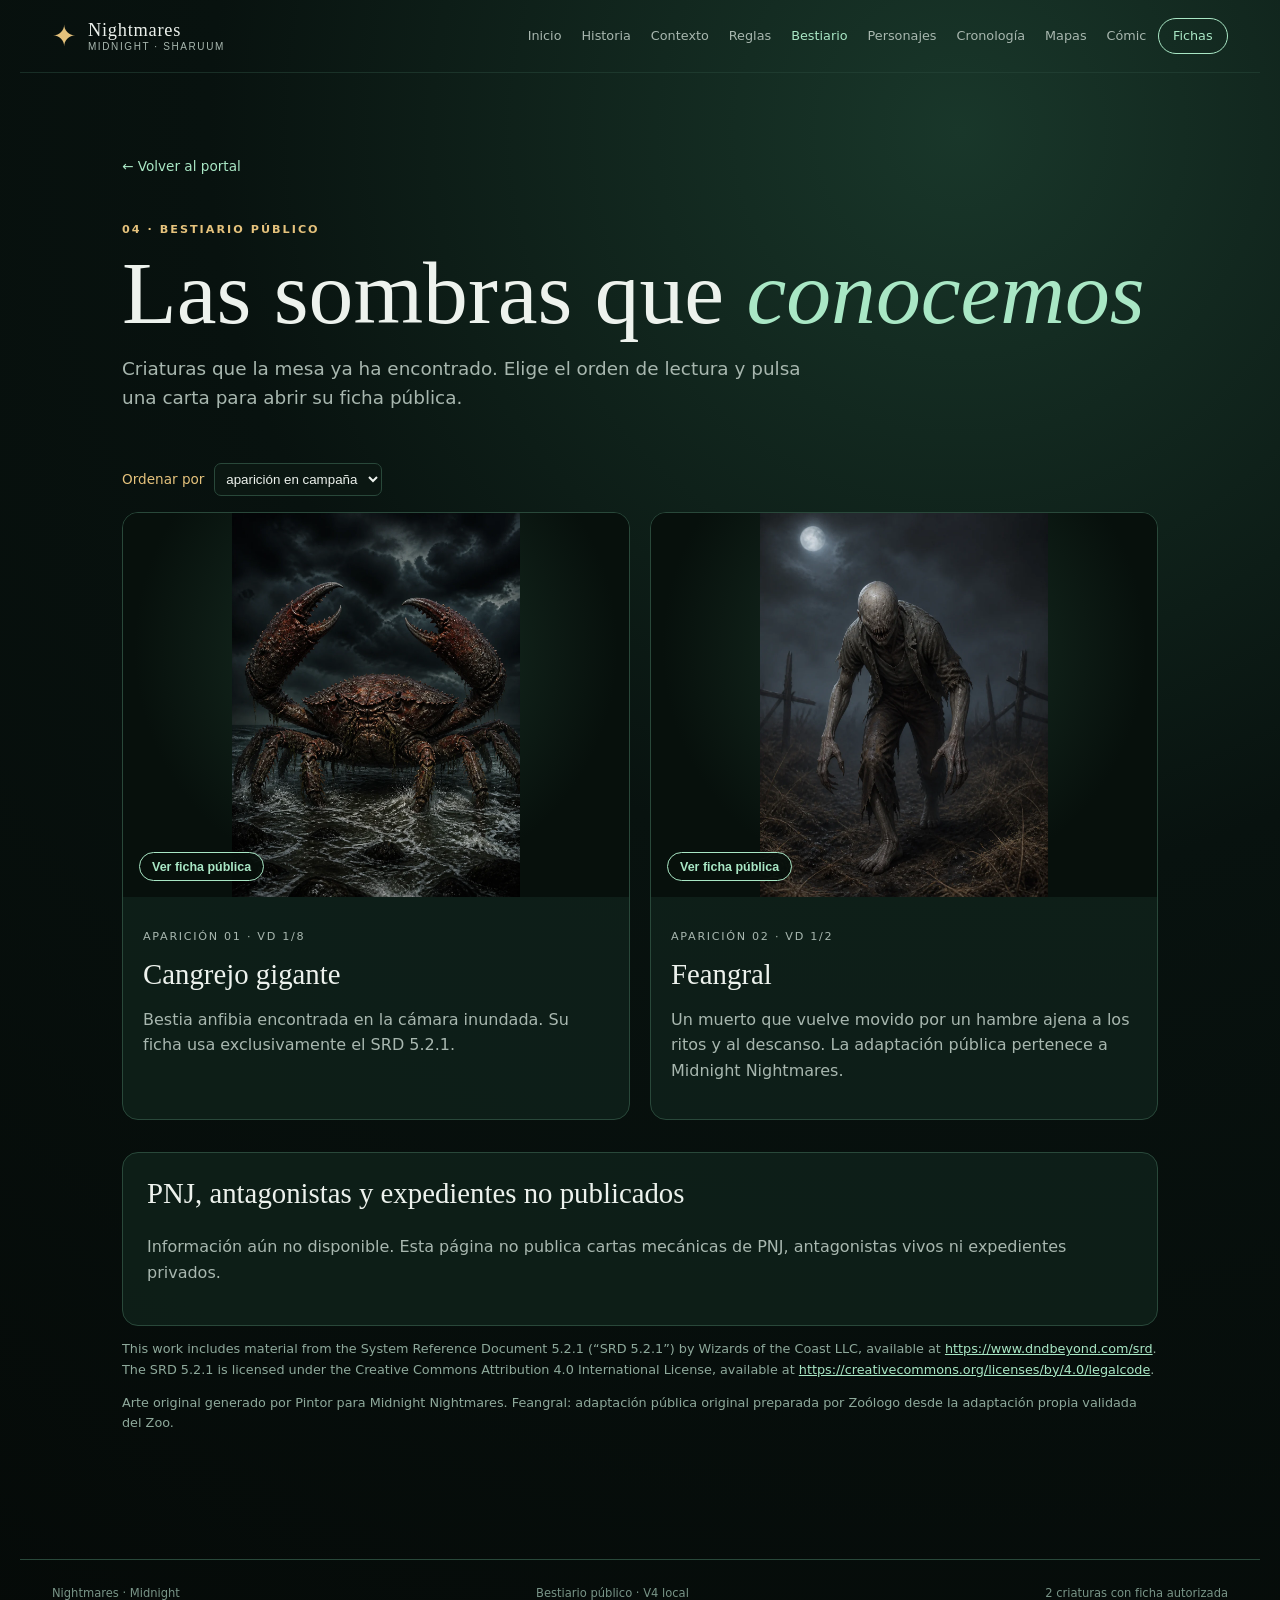
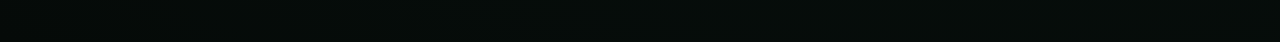
==== commit 5c3299a3: "Ampliar atlas público de Sharuum y TrasPuertas" ====
--- a/bestiario.html
+++ b/bestiario.html
@@ -1,6 +1,10 @@
 <!doctype html>
-<html lang="es"><head><meta charset="utf-8"><meta name="viewport" content="width=device-width,initial-scale=1"><meta name="description" content="Bestiario público de Midnight Nightmares"><title>Bestiario · Nightmares</title><link rel="stylesheet" href="styles.css"><link rel="stylesheet" href="responsive.css"><link rel="stylesheet" href="v3.css"></head>
+<html lang="es"><head><meta charset="utf-8"><meta name="viewport" content="width=device-width,initial-scale=1"><meta name="description" content="Bestiario público de Midnight Nightmares"><title>Bestiario · Nightmares</title><link rel="stylesheet" href="styles.css"><link rel="stylesheet" href="responsive.css"><link rel="stylesheet" href="v3.css"><link rel="stylesheet" href="bestiary-fit.css"></head>
 <body><header class="site-header"><a class="brand" href="index.html"><span class="sigil">✦</span><span>Nightmares<small>Midnight · Sharuum</small></span></a><nav><a href="index.html">Inicio</a><a href="historia.html">Historia</a><a href="contexto.html">Contexto</a><a href="reglas.html">Reglas</a><a class="active" href="bestiario.html">Bestiario</a><a href="personajes.html">Personajes</a><a href="cronologia.html">Cronología</a><a href="mapas.html">Mapas</a><a href="comic.html">Cómic</a><a class="nav-cta" href="fichas.html">Fichas</a></nav></header>
-<main class="page"><a class="back" href="index.html">← Volver al portal</a><p class="eyebrow">04 · BESTIARIO PÚBLICO</p><h1>Las sombras que <em>conocemos</em></h1><p class="page-lede">Solo entran aquí criaturas enfrentadas por la mesa y recursos autorizados para una web abierta. Selecciona el orden de lectura y pulsa una carta para abrir sus datos públicos.</p><label class="sort-control" for="bestiary-sort">Ordenar por <select id="bestiary-sort"><option value="appearance">aparición en campaña</option><option value="alpha">nombre</option><option value="cr">VD</option></select></label><section id="bestiary-grid" class="bestiary-grid"><article class="creature-card" data-name="Cangrejo gigante" data-appearance="1" data-cr="0.125"><button class="art-button" type="button" aria-haspopup="dialog" aria-controls="giant-crab-dialog"><img src="assets/bestiary/cangrejo-gigante.webp" alt="Ilustración original de un cangrejo gigante de caparazón oscuro entre agua embravecida." width="1086" height="1448"><span>Ver ficha pública</span></button><div class="creature-copy"><p class="card-index">APARICIÓN 01 · VD 1/8</p><h2>Cangrejo gigante</h2><p>Bestia anfibia encontrada en la cámara inundada. Su ficha usa exclusivamente el SRD 5.2.1.</p></div></article></section><section class="panel bestiary-note"><h2>PNJ, antagonistas y expedientes no publicados</h2><p>Información aún no disponible. Esta página no publica cartas mecánicas de PNJ, antagonistas vivos ni expedientes privados.</p></section><p class="source">This work includes material from the System Reference Document 5.2.1 (“SRD 5.2.1”) by Wizards of the Coast LLC, available at <a href="https://www.dndbeyond.com/srd">https://www.dndbeyond.com/srd</a>. The SRD 5.2.1 is licensed under the Creative Commons Attribution 4.0 International License, available at <a href="https://creativecommons.org/licenses/by/4.0/legalcode">https://creativecommons.org/licenses/by/4.0/legalcode</a>.</p></main>
+<main class="page"><a class="back" href="index.html">← Volver al portal</a><p class="eyebrow">04 · BESTIARIO PÚBLICO</p><h1>Las sombras que <em>conocemos</em></h1><p class="page-lede">Criaturas que la mesa ya ha encontrado. Elige el orden de lectura y pulsa una carta para abrir su ficha pública.</p><label class="sort-control" for="bestiary-sort">Ordenar por <select id="bestiary-sort"><option value="appearance">aparición en campaña</option><option value="alpha">nombre</option><option value="cr">VD</option></select></label>
+<section id="bestiary-grid" class="bestiary-grid"><article class="creature-card" data-name="Cangrejo gigante" data-appearance="1" data-cr="0.125"><button class="art-button" type="button" aria-haspopup="dialog" aria-controls="giant-crab-dialog"><img src="assets/bestiary/cangrejo-gigante.webp" alt="Ilustración original de un cangrejo gigante de caparazón oscuro entre agua embravecida." width="1086" height="1448"><span>Ver ficha pública</span></button><div class="creature-copy"><p class="card-index">APARICIÓN 01 · VD 1/8</p><h2>Cangrejo gigante</h2><p>Bestia anfibia encontrada en la cámara inundada. Su ficha usa exclusivamente el SRD 5.2.1.</p></div></article>
+<article class="creature-card" data-name="Feangral" data-appearance="2" data-cr="0.5"><button class="art-button" type="button" aria-haspopup="dialog" aria-controls="feangral-dialog"><img src="assets/bestiary/feangral.webp" alt="Una figura no muerta y encorvada avanza entre hierba seca y cercas rotas bajo una luna velada." width="1086" height="1448"><span>Ver ficha pública</span></button><div class="creature-copy"><p class="card-index">APARICIÓN 02 · VD 1/2</p><h2>Feangral</h2><p>Un muerto que vuelve movido por un hambre ajena a los ritos y al descanso. La adaptación pública pertenece a Midnight Nightmares.</p></div></article></section>
+<section class="panel bestiary-note"><h2>PNJ, antagonistas y expedientes no publicados</h2><p>Información aún no disponible. Esta página no publica cartas mecánicas de PNJ, antagonistas vivos ni expedientes privados.</p></section><p class="source">This work includes material from the System Reference Document 5.2.1 (“SRD 5.2.1”) by Wizards of the Coast LLC, available at <a href="https://www.dndbeyond.com/srd">https://www.dndbeyond.com/srd</a>. The SRD 5.2.1 is licensed under the Creative Commons Attribution 4.0 International License, available at <a href="https://creativecommons.org/licenses/by/4.0/legalcode">https://creativecommons.org/licenses/by/4.0/legalcode</a>.</p><p class="source">Arte original generado por Pintor para Midnight Nightmares. Feangral: adaptación pública original preparada por Zoólogo desde la adaptación propia validada del Zoo.</p></main>
 <dialog id="giant-crab-dialog" class="stat-dialog" aria-labelledby="giant-crab-title"><button class="dialog-close" type="button" aria-label="Cerrar ficha">×</button><p class="eyebrow">SRD 5.2.1 · CC BY 4.0</p><h2 id="giant-crab-title">Cangrejo gigante</h2><p><em>Bestia Mediana, sin alineamiento</em></p><div class="stat-lines"><p><strong>CA</strong> 15 · <strong>PG</strong> 13 (3d8) · <strong>Velocidad</strong> 9 m, nado 9 m</p><p><strong>FUE</strong> 13 (+1) · <strong>DES</strong> 13 (+1) · <strong>CON</strong> 11 (+0) · <strong>INT</strong> 1 (−5) · <strong>SAB</strong> 9 (−1) · <strong>CAR</strong> 3 (−4)</p><p><strong>Habilidades</strong> Sigilo +3 · <strong>Sentidos</strong> visión ciega 9 m, Percepción pasiva 9 · <strong>VD</strong> 1/8 (25 PX)</p><p><strong>Anfibio.</strong> El cangrejo puede respirar tanto dentro como fuera del agua.</p><p><strong>Pinza.</strong> Ataque cuerpo a cuerpo +3, alcance 1,5 m; impacto: 4 (1d6 + 1) de daño contundente. Si el objetivo es Mediano o más pequeño, queda agarrado (CD 11 para escapar) por una de las dos pinzas.</p></div></dialog>
-<script>const grid=document.getElementById('bestiary-grid'),select=document.getElementById('bestiary-sort'),dialog=document.getElementById('giant-crab-dialog');select.addEventListener('change',()=>{const cards=[...grid.children];cards.sort((a,b)=>select.value==='alpha'?a.dataset.name.localeCompare(b.dataset.name,'es'):select.value==='cr'?Number(a.dataset.cr)-Number(b.dataset.cr):Number(a.dataset.appearance)-Number(b.dataset.appearance));cards.forEach(card=>grid.append(card))});document.querySelector('.art-button').addEventListener('click',()=>dialog.showModal());dialog.querySelector('.dialog-close').addEventListener('click',()=>dialog.close());dialog.addEventListener('click',e=>{if(e.target===dialog)dialog.close()});</script><footer><span>Nightmares · Midnight</span><span>Bestiario público · V3</span><span>1 criatura con ficha autorizada</span></footer></body></html>
+<dialog id="feangral-dialog" class="stat-dialog" aria-labelledby="feangral-title"><button class="dialog-close" type="button" aria-label="Cerrar ficha">×</button><p class="eyebrow">ADAPTACIÓN PÚBLICA ORIGINAL · VD 1/2</p><h2 id="feangral-title">Feangral</h2><p><em>No muerto Mediano, sin alineamiento</em></p><div class="stat-lines"><p><strong>CA</strong> 10 · <strong>PG</strong> 26 (4d8 + 8) · <strong>Velocidad</strong> 9 m</p><p><strong>FUE</strong> 14 (+2) · <strong>DES</strong> 11 (+0) · <strong>CON</strong> 15 (+2) · <strong>INT</strong> 7 (−2) · <strong>SAB</strong> 10 (+0) · <strong>CAR</strong> 7 (−2)</p><p><strong>Salvaciones</strong> Sab +2 · <strong>Habilidades</strong> Percepción +2, Sigilo +2 · <strong>Inmunidades</strong> veneno, hechizado · <strong>Sentidos</strong> visión en la oscuridad 18 m, Percepción pasiva 12</p><p><strong>Obstinación funeraria.</strong> Cuando el Feangral queda a 0 puntos de golpe, realiza una salvación de Constitución con CD 5 + el daño recibido. Si tiene éxito, queda a 1 punto de golpe, salvo que el daño haya sido radiante o proceda de un crítico.</p><p><strong>Zarpazo pesado.</strong> Ataque cuerpo a cuerpo +5, alcance 1,5 m; impacto: 5 (1d6 + 2) de daño contundente.</p><p><strong>Mordida quebrada.</strong> Ataque cuerpo a cuerpo +5, alcance 1,5 m; impacto: 7 (2d4 + 2) de daño perforante.</p></div></dialog>
+<script>const grid=document.getElementById('bestiary-grid'),select=document.getElementById('bestiary-sort');select.addEventListener('change',()=>{const cards=[...grid.children];cards.sort((a,b)=>select.value==='alpha'?a.dataset.name.localeCompare(b.dataset.name,'es'):select.value==='cr'?Number(a.dataset.cr)-Number(b.dataset.cr):Number(a.dataset.appearance)-Number(b.dataset.appearance));cards.forEach(card=>grid.append(card))});document.querySelectorAll('.art-button').forEach(button=>button.addEventListener('click',()=>document.getElementById(button.getAttribute('aria-controls')).showModal()));document.querySelectorAll('.stat-dialog').forEach(dialog=>{dialog.querySelector('.dialog-close').addEventListener('click',()=>dialog.close());dialog.addEventListener('click',event=>{if(event.target===dialog)dialog.close()})});</script><footer><span>Nightmares · Midnight</span><span>Bestiario público · V4 local</span><span>2 criaturas con ficha autorizada</span></footer></body></html>
--- a/responsive.css
+++ b/responsive.css
@@ -1 +1 @@
-.source a{overflow-wrap:anywhere;word-break:break-word}@media(max-width:360px){.hero-orbit{width:100%;overflow:hidden}.orbit-a{width:250px}.orbit-b{width:270px}.moon{width:140px;height:140px;font-size:4rem}}
+.source a{overflow-wrap:anywhere;word-break:break-word}.hero-orbit{overflow:hidden}@media(max-width:360px){.hero-orbit{width:100%;overflow:hidden}.orbit-a{width:250px}.orbit-b{width:270px}.moon{width:140px;height:140px;font-size:4rem}}
--- a/v3.css
+++ b/v3.css
@@ -1 +1 @@
-.hero-orbit{overflow:hidden}.story-prologue,.story-flow{display:grid;grid-template-columns:repeat(2,1fr);gap:1rem;margin:3rem 0}.organisation{margin-top:3rem}.org-chart{display:grid;grid-template-columns:repeat(3,1fr);gap:.65rem;margin:1.25rem 0}.org-chart div{padding:.7rem;border:1px solid #3c6651;border-radius:9px;color:var(--mint);background:#0b1712;text-align:center;font-size:.85rem}.sort-control{display:inline-flex;gap:.6rem;align-items:center;margin-top:2rem;color:var(--gold);font-size:.85rem}.sort-control select{background:#0b1712;color:var(--ink);border:1px solid var(--line);border-radius:7px;padding:.45rem}.bestiary-grid{display:grid;grid-template-columns:repeat(2,minmax(0,1fr));gap:1.25rem;margin-top:1rem}.creature-card{overflow:hidden;border:1px solid var(--line);border-radius:16px;background:#10221bcc}.art-button,.art-frame{position:relative;display:block;width:100%;padding:0;border:0;background:#07100c;text-align:left;color:var(--ink)}.art-button{cursor:pointer}.art-button img,.art-frame img{display:block;width:100%;aspect-ratio:3/4;object-fit:cover}.art-button span,.art-frame span{position:absolute;left:1rem;bottom:1rem;padding:.4rem .75rem;background:#07100ce6;border:1px solid var(--mint);border-radius:999px;color:var(--mint);font-size:.78rem;font-weight:700}.art-button:hover span,.art-button:focus-visible span{background:var(--mint);color:#092017}.creature-copy{padding:1.25rem}.creature-copy h2{margin:.25rem 0;font:1.8rem Georgia,serif}.creature-copy p{color:var(--muted)}.bestiary-note{margin-top:2rem}.stat-dialog{max-width:700px;width:calc(100% - 2rem);color:var(--ink);border:1px solid var(--gold);border-radius:16px;background:#10221b;box-shadow:0 20px 90px #000;padding:2rem}.stat-dialog::backdrop{background:#000b}.stat-dialog h2{font:2.4rem Georgia,serif;margin:.2rem 0}.dialog-close{float:right;background:none;border:0;color:var(--mint);font-size:2rem;cursor:pointer}.stat-lines{border-top:1px solid var(--line);margin-top:1rem}.stat-lines p{color:var(--muted)}.stat-lines strong{color:var(--mint)}@media(max-width:900px){.story-prologue,.story-flow{grid-template-columns:repeat(2,1fr)}}@media(max-width:600px){.story-prologue,.story-flow,.bestiary-grid{grid-template-columns:1fr}.org-chart{grid-template-columns:1fr}}
+.story-prologue,.story-flow{display:grid;grid-template-columns:repeat(2,1fr);gap:1rem;margin:3rem 0}.organisation{margin-top:3rem}.org-chart{display:grid;grid-template-columns:repeat(3,1fr);gap:.65rem;margin:1.25rem 0}.org-chart div{padding:.7rem;border:1px solid #3c6651;border-radius:9px;color:var(--mint);background:#0b1712;text-align:center;font-size:.85rem}.sort-control{display:inline-flex;gap:.6rem;align-items:center;margin-top:2rem;color:var(--gold);font-size:.85rem}.sort-control select{background:#0b1712;color:var(--ink);border:1px solid var(--line);border-radius:7px;padding:.45rem}.bestiary-grid{display:grid;grid-template-columns:repeat(2,minmax(0,1fr));gap:1.25rem;margin-top:1rem}.creature-card{overflow:hidden;border:1px solid var(--line);border-radius:16px;background:#10221bcc}.art-button,.art-frame{position:relative;display:block;width:100%;padding:0;border:0;background:#07100c;text-align:left;color:var(--ink)}.art-button{cursor:pointer}.art-button img,.art-frame img{display:block;width:100%;aspect-ratio:3/4;object-fit:cover}.art-button span,.art-frame span{position:absolute;left:1rem;bottom:1rem;padding:.4rem .75rem;background:#07100ce6;border:1px solid var(--mint);border-radius:999px;color:var(--mint);font-size:.78rem;font-weight:700}.art-button:hover span,.art-button:focus-visible span{background:var(--mint);color:#092017}.creature-copy{padding:1.25rem}.creature-copy h2{margin:.25rem 0;font:1.8rem Georgia,serif}.creature-copy p{color:var(--muted)}.bestiary-note{margin-top:2rem}.stat-dialog{max-width:700px;width:calc(100% - 2rem);color:var(--ink);border:1px solid var(--gold);border-radius:16px;background:#10221b;box-shadow:0 20px 90px #000;padding:2rem}.stat-dialog::backdrop{background:#000b}.stat-dialog h2{font:2.4rem Georgia,serif;margin:.2rem 0}.dialog-close{float:right;background:none;border:0;color:var(--mint);font-size:2rem;cursor:pointer}.stat-lines{border-top:1px solid var(--line);margin-top:1rem}.stat-lines p{color:var(--muted)}.stat-lines strong{color:var(--mint)}@media(max-width:900px){.story-prologue,.story-flow{grid-template-columns:repeat(2,1fr)}}@media(max-width:600px){.story-prologue,.story-flow,.bestiary-grid{grid-template-columns:1fr}.org-chart{grid-template-columns:1fr}}
--- a/bestiary-fit.css
+++ b/bestiary-fit.css
@@ -0,0 +1,20 @@
+.bestiary-grid .art-button{
+  display:grid;
+  place-items:center;
+  height:clamp(250px,30vw,390px);
+  padding:.65rem;
+  overflow:hidden;
+  background:radial-gradient(circle at 50% 35%,#1b3528,#07100c 68%);
+}
+.bestiary-grid .art-button img{
+  position:absolute;
+  inset:0;
+  margin:auto;
+  width:auto;
+  height:100%;
+  max-width:100%;
+  max-height:100%;
+  aspect-ratio:auto;
+  object-fit:contain;
+  object-position:center;
+}
